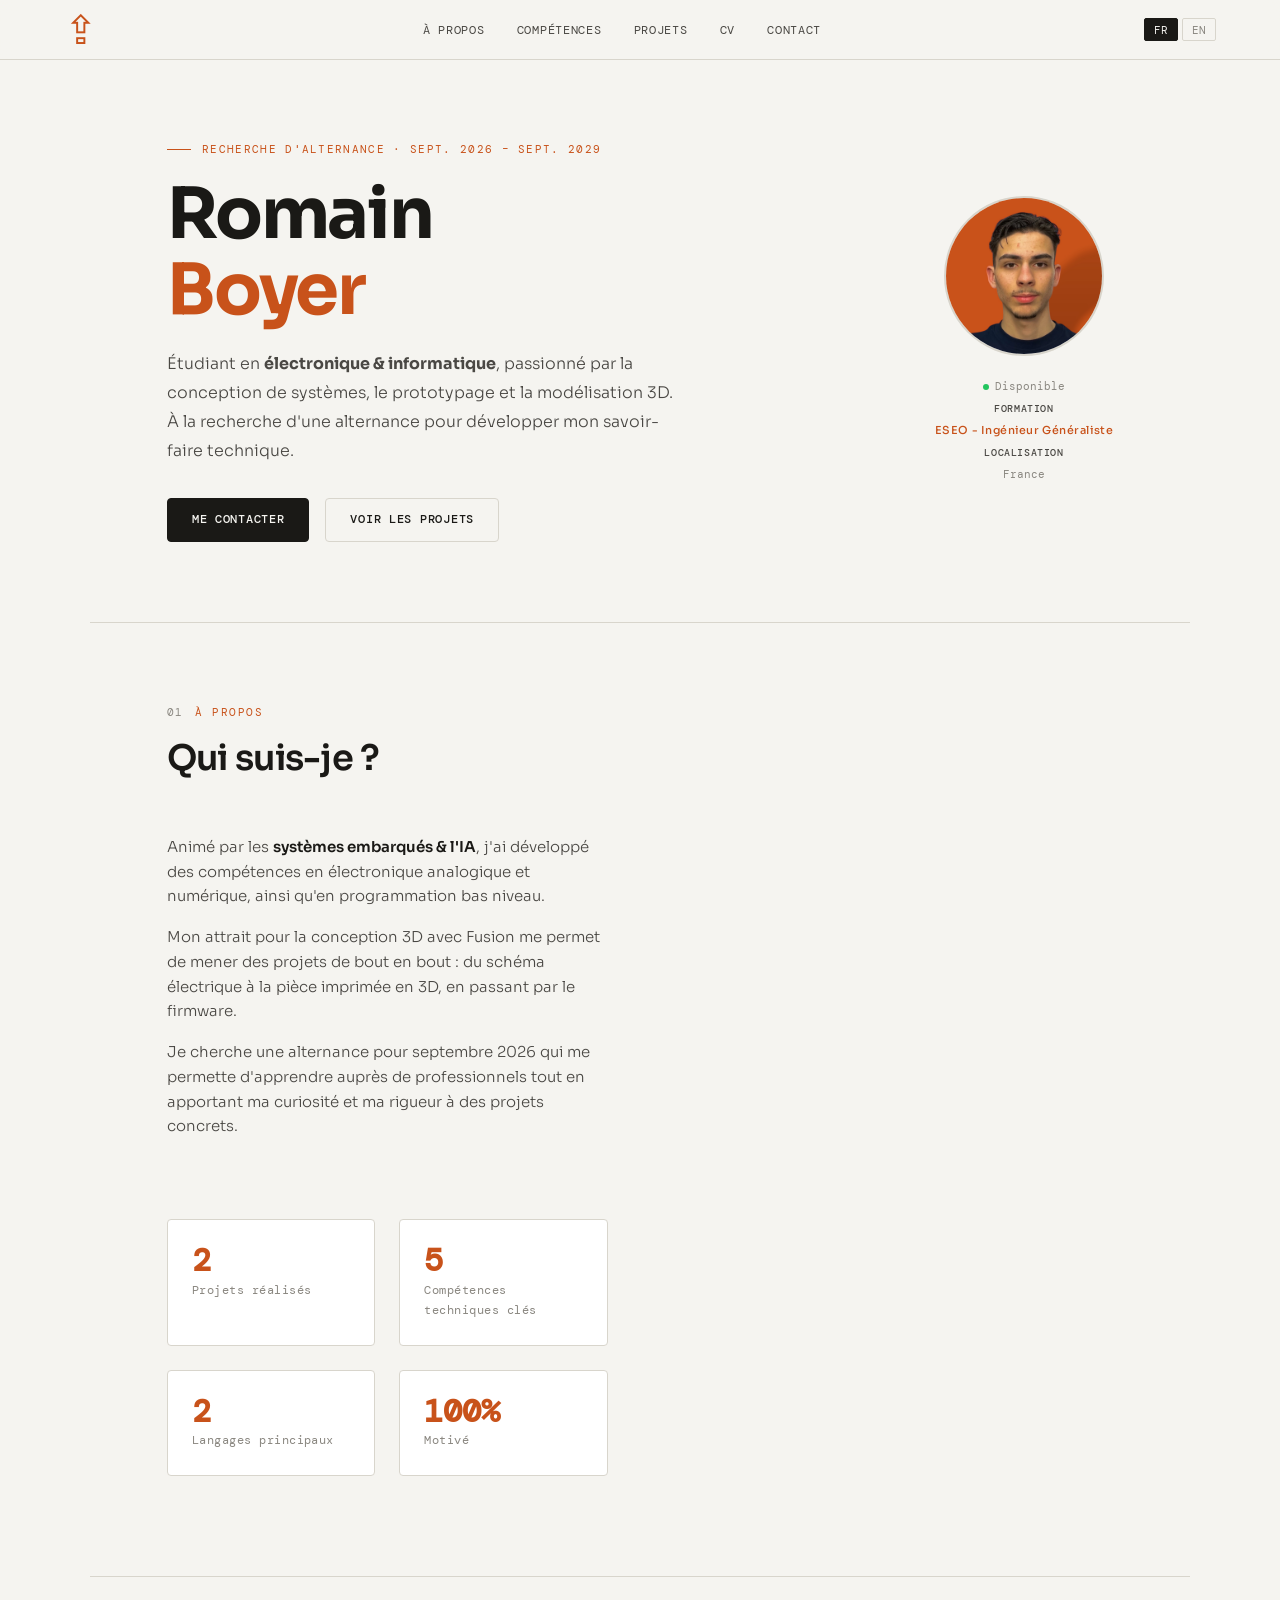
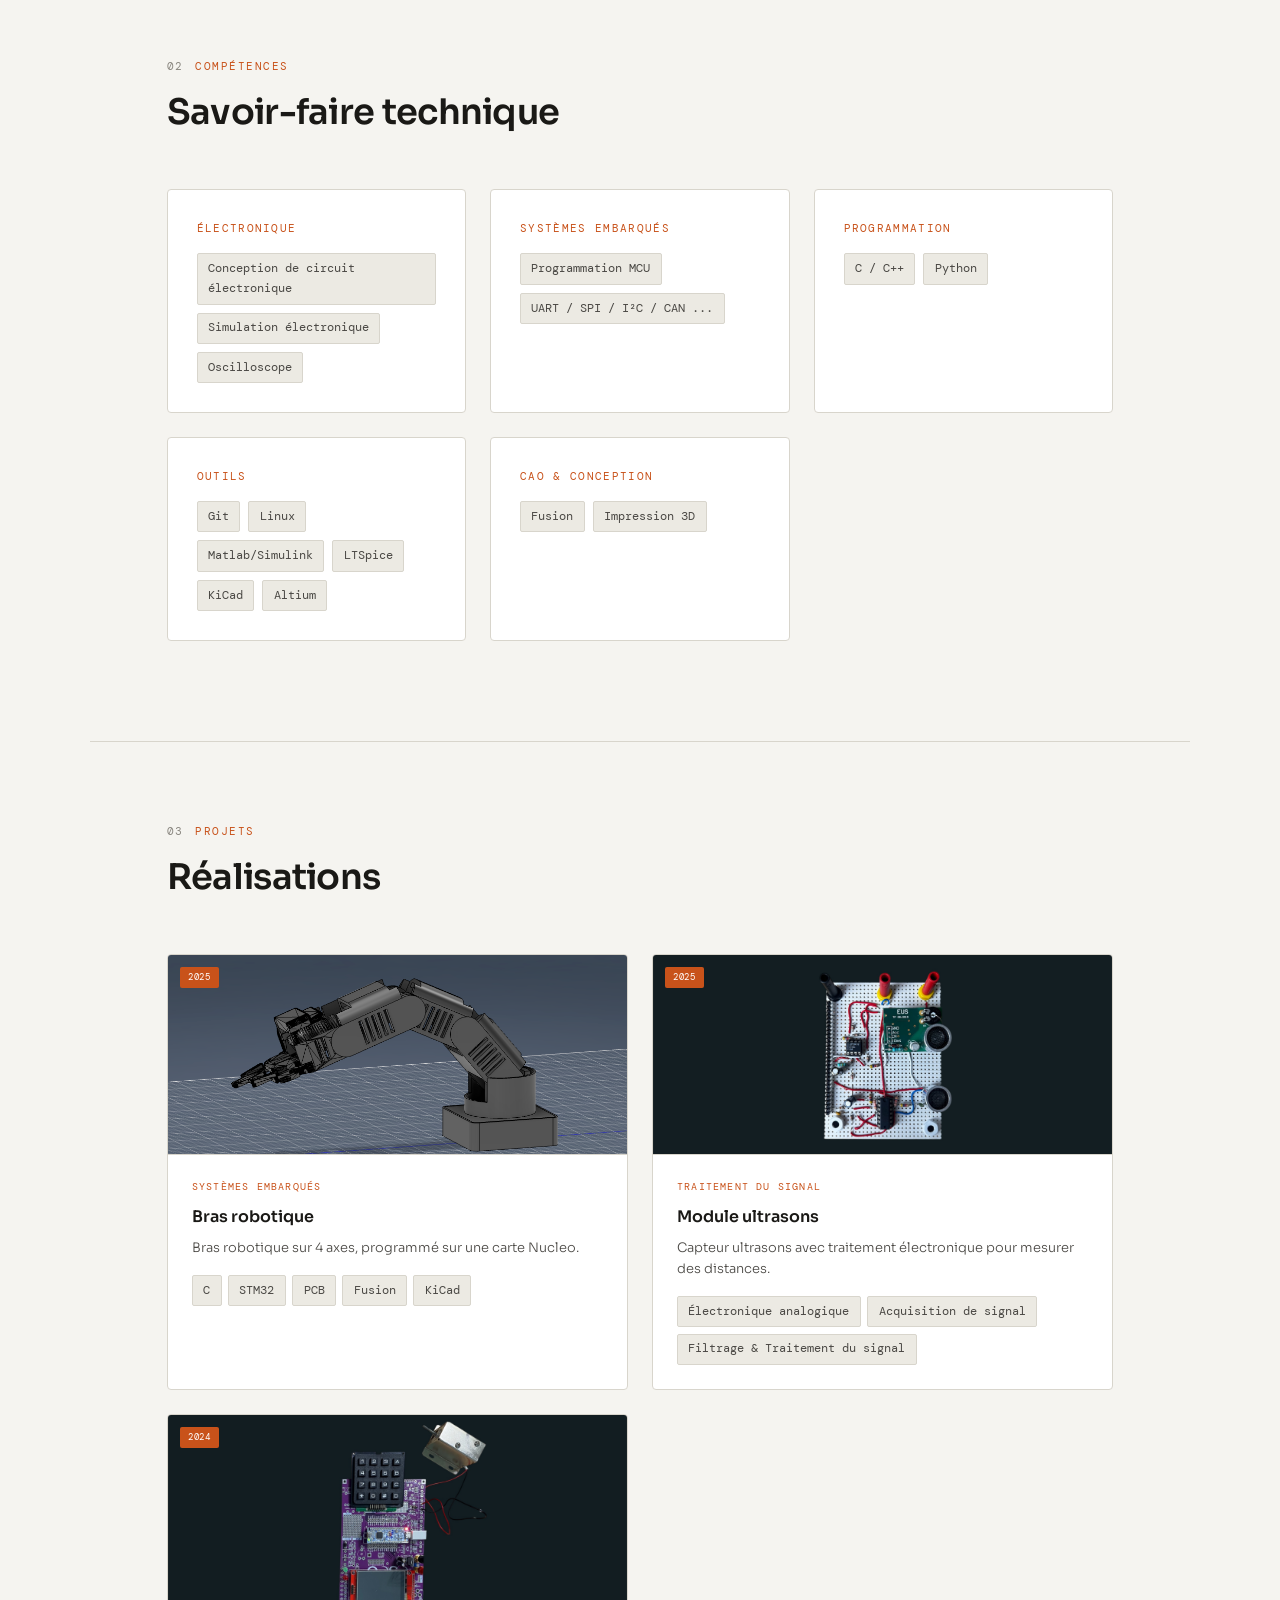
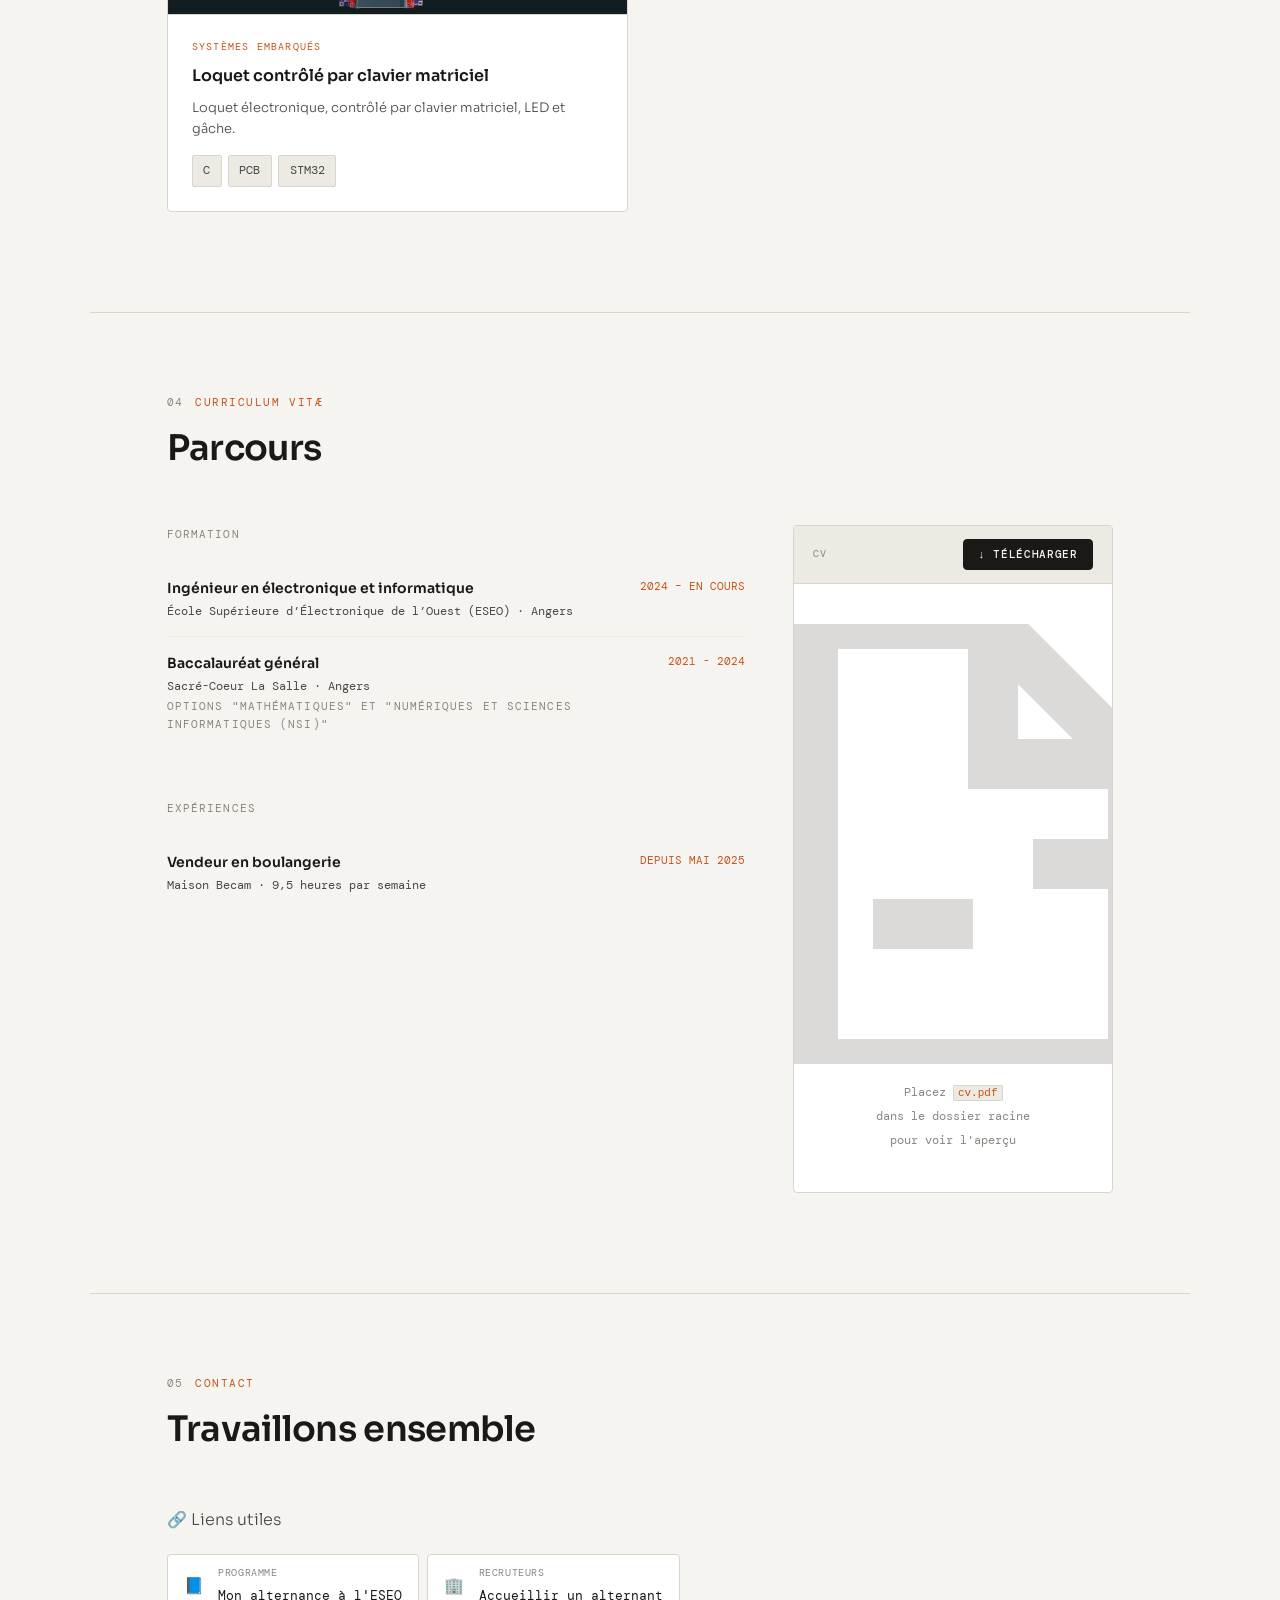
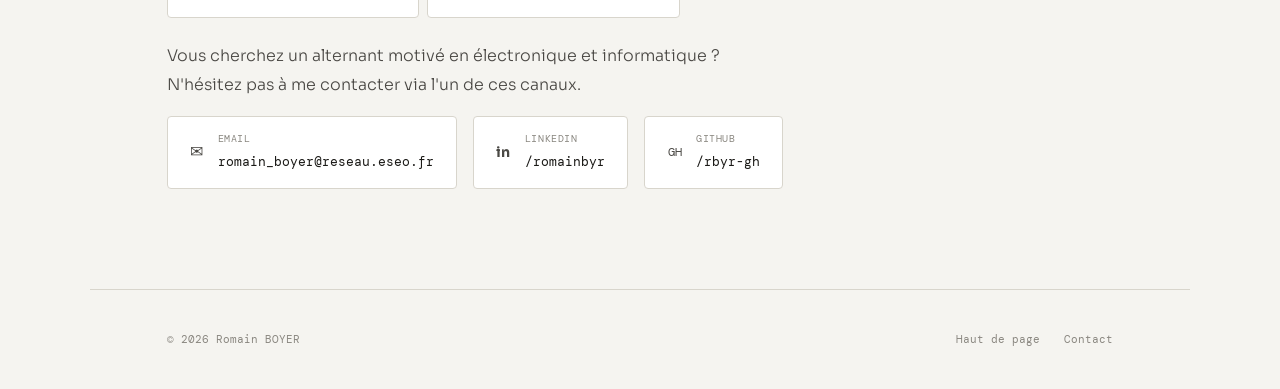
==== index.html @ 2be66341 "Change" ====
<!DOCTYPE html>
<html lang="fr" data-lang="fr">
<head>
  <script>
  document.addEventListener('contextmenu', event => event.preventDefault());
  </script>
  <meta charset="UTF-8" />
  <meta name="viewport" content="width=device-width, initial-scale=1.0"/>
  <title>Portfolio — BOYER Romain</title>
  <link rel="preconnect" href="https://fonts.googleapis.com">
  <link rel="preconnect" href="https://fonts.gstatic.com" crossorigin>
  <link href="https://fonts.googleapis.com/css2?family=DM+Mono:ital,wght@0,300;0,400;0,500;1,300&family=Sora:wght@200;300;400;600;700&display=swap" rel="stylesheet">
  <link rel="stylesheet" href="shared.css">
  <style>
    section { padding: 100px max(2rem, 6vw); max-width: 1100px; margin: 0 auto; }
    section + section { padding-top: 80px; }

    /* ══ LANGUE ══ */
    .lang-switch { display: flex; align-items: center; gap: 0.3rem; }
    .lang-btn {
      background: none; border: 1px solid var(--border); border-radius: 2px;
      padding: 0.2rem 0.55rem; font-family: var(--mono); font-size: 11px;
      color: var(--ink3); cursor: pointer; transition: all var(--transition);
    }
    .lang-btn.active { background: var(--ink); color: var(--bg); border-color: var(--ink); }
    .lang-btn:hover:not(.active) { border-color: var(--ink2); color: var(--ink2); }
    [data-lang="fr"] [data-en] { display: none !important; }
    [data-lang="en"] [data-fr] { display: none !important; }

    /* ══ HERO ══ */
    #hero {
      padding-top: 140px; padding-bottom: 80px;
      display: grid; grid-template-columns: 1fr auto;
      gap: 3rem; align-items: center;
      border-bottom: 1px solid var(--border);
    }
    .hero-tag {
      font-family: var(--mono); font-size: 11px; font-weight: 400;
      letter-spacing: 0.12em; text-transform: uppercase;
      color: var(--accent); margin-bottom: 1.2rem;
      display: flex; align-items: center; gap: 0.7rem;
    }
    .hero-tag::before { content:''; display: inline-block; width: 24px; height: 1px; background: var(--accent); }
    h1 { font-size: clamp(2.6rem, 5.5vw, 4.8rem); font-weight: 700; line-height: 1.07; letter-spacing: -0.03em; }
    h1 span { color: var(--accent); }
    .hero-sub { margin-top: 1.4rem; font-size: 1rem; font-weight: 300; color: var(--ink2); max-width: 520px; line-height: 1.8; }
    .hero-cta { margin-top: 2rem; display: flex; gap: 1rem; flex-wrap: wrap; }
    .hero-aside { display: flex; flex-direction: column; align-items: center; gap: 1.2rem; }
    .status-dot { display: inline-block; width: 6px; height: 6px; border-radius: 50%; background: #22c55e; margin-right: 6px; animation: pulse 2s infinite; }
    @keyframes pulse { 0%,100%{opacity:1;}50%{opacity:0.4;} }

    /* Photo */
    .avatar-wrap {
      width: 160px; height: 160px; border-radius: 50%;
      border: 2px solid var(--border); overflow: hidden;
      background: var(--bg2); display: flex; align-items: center; justify-content: center; flex-shrink: 0;
    }
    .avatar-wrap img { width: 100%; height: 100%; object-fit: cover; display: block; }
    .avatar-placeholder { font-family: var(--mono); font-size: 10px; color: var(--ink3); text-align: center; padding: 1rem; line-height: 1.8; }
    .hero-infos { font-family: var(--mono); font-size: 11px; color: var(--ink3); line-height: 2.1; text-align: center; }
    .hero-infos strong { display: block; color: var(--ink2); font-weight: 500; font-size: 10px; letter-spacing: 0.06em; text-transform: uppercase; }

    /* ══ SECTION TITLES ══ */
    .section-label { font-family: var(--mono); font-size: 11px; letter-spacing: 0.14em; text-transform: uppercase; color: var(--accent); margin-bottom: 0.5rem; display: flex; align-items: center; gap: 0.7rem; }
    .section-label::before { content: attr(data-num); color: var(--ink3); }
    h2 { font-size: clamp(1.6rem, 3vw, 2.2rem); font-weight: 600; letter-spacing: -0.02em; margin-bottom: 3rem; }

    /* ══ À PROPOS ══ */
    #apropos { border-bottom: 1px solid var(--border); }
    .about-grid { display: grid; grid-template-columns: 1fr 1fr; gap: 4rem; align-items: start; }
    .about-text p { color: var(--ink2); margin-bottom: 1rem; font-weight: 300; }
    .about-text p strong { color: var(--ink); font-weight: 600; }
    .about-stats { display: grid; grid-template-columns: 1fr 1fr; gap: 1.5rem; }
    .stat-box { padding: 1.5rem; background: var(--surface); border: 1px solid var(--border); border-radius: var(--radius); }
    .stat-box .num { font-size: 2rem; font-weight: 700; font-family: var(--mono); color: var(--accent); line-height: 1; }
    .stat-box .label { font-size: 12px; font-family: var(--mono); color: var(--ink3); margin-top: 0.3rem; letter-spacing: 0.04em; }

    /* ══ COMPÉTENCES ══ */
    #competences { border-bottom: 1px solid var(--border); }
    .skills-grid { display: grid; grid-template-columns: repeat(auto-fit, minmax(240px, 1fr)); gap: 1.5rem; }
    .skill-cat { padding: 1.8rem; background: var(--surface); border: 1px solid var(--border); border-radius: var(--radius); transition: border-color var(--transition), transform var(--transition); }
    .skill-cat:hover { border-color: var(--ink); transform: translateY(-2px); }
    .skill-cat-title { font-family: var(--mono); font-size: 11px; letter-spacing: 0.12em; text-transform: uppercase; color: var(--accent); margin-bottom: 1rem; }
    .skill-tags { display: flex; flex-wrap: wrap; gap: 0.5rem; }

    /* ══ PROJETS ══ */
    #projets { border-bottom: 1px solid var(--border); }
    .projects-grid { display: grid; grid-template-columns: repeat(auto-fill, minmax(300px, 1fr)); gap: 1.5rem; }
    .project-card {
      background: var(--surface); border: 1px solid var(--border); border-radius: var(--radius);
      overflow: hidden; text-decoration: none; color: inherit; display: block;
      transition: border-color var(--transition), transform var(--transition), box-shadow var(--transition);
    }
    .project-card:hover { border-color: var(--ink); transform: translateY(-4px); box-shadow: 0 12px 40px rgba(0,0,0,0.08); }
    .project-thumb {
      height: 200px; background: var(--bg2);
      display: flex; align-items: center; justify-content: center;
      border-bottom: 1px solid var(--border); position: relative; overflow: hidden;
    }
    .project-thumb img { position: absolute; inset: 0; width: 100%; height: 100%; object-fit: cover; transition: transform 0.5s ease; display: block; }
    .project-card:hover .project-thumb img { transform: scale(1.05); }
    .project-thumb canvas { position: absolute; inset: 0; }
    .project-thumb-overlay { position: absolute; inset: 0; z-index: 2; background: linear-gradient(to top, rgba(26,25,22,0.45) 0%, transparent 55%); opacity: 0; transition: opacity var(--transition); }
    .project-card:hover .project-thumb-overlay { opacity: 1; }
    .thumb-label { position: relative; z-index: 3; background: rgba(245,244,240,0.88); padding: 4px 12px; border-radius: 2px; font-size: 10px; font-family: var(--mono); backdrop-filter: blur(4px); color: var(--ink3); }
    .project-thumb:has(img) .thumb-label { display: none; }
    .thumb-arrow { position: absolute; bottom: 12px; right: 14px; z-index: 4; width: 32px; height: 32px; background: var(--ink); border-radius: 50%; display: flex; align-items: center; justify-content: center; color: var(--bg); font-size: 14px; opacity: 0; transform: translateY(4px); transition: opacity var(--transition), transform var(--transition); }
    .project-card:hover .thumb-arrow { opacity: 1; transform: translateY(0); }
    .project-body { padding: 1.5rem; }
    .project-type { font-family: var(--mono); font-size: 10px; letter-spacing: 0.12em; text-transform: uppercase; color: var(--accent); margin-bottom: 0.5rem; }
    .project-title { font-size: 1rem; font-weight: 600; margin-bottom: 0.5rem; }
    .project-desc { font-size: 13px; color: var(--ink2); font-weight: 300; line-height: 1.6; margin-bottom: 1rem; }
    .project-tags { display: flex; flex-wrap: wrap; gap: 0.4rem; }
    .project-has3d { position: absolute; top: 12px; left: 12px; z-index: 4; font-family: var(--mono); font-size: 9px; letter-spacing: 0.08em; background: var(--accent); color: #fff; padding: 3px 8px; border-radius: 2px; text-transform: uppercase; }

    /* ══ CV ══ */
    #cv { border-bottom: 1px solid var(--border); }
    .cv-layout { display: grid; grid-template-columns: 1fr 320px; gap: 3rem; align-items: start; }
    .cv-group + .cv-group { margin-top: 2rem; }
    .cv-group-label { font-family: var(--mono); font-size: 11px; letter-spacing: 0.1em; color: var(--ink3); text-transform: uppercase; margin-bottom: 1.2rem; }
    .cv-line { display: flex; justify-content: space-between; align-items: flex-start; padding: 0.9rem 0; border-bottom: 1px solid var(--bg2); }
    .cv-line:last-child { border-bottom: none; }
    .cv-line-title { font-weight: 600; font-size: 14px; margin-bottom: 0.15rem; }
    .cv-line-sub { font-size: 12px; color: var(--ink2); font-family: var(--mono); }
    .cv-line-date { font-family: var(--mono); font-size: 11px; color: var(--accent); white-space: nowrap; margin-left: 1rem; flex-shrink: 0; }
    /* PDF card */
    .cv-pdf-card { background: var(--surface); border: 1px solid var(--border); border-radius: var(--radius); overflow: hidden; }
    .cv-pdf-header { display: flex; justify-content: space-between; align-items: center; padding: 0.8rem 1.2rem; border-bottom: 1px solid var(--border); background: var(--bg2); }
    .cv-pdf-label { font-family: var(--mono); font-size: 10px; letter-spacing: 0.1em; text-transform: uppercase; color: var(--ink3); }
    .cv-pdf-preview { min-height: 360px; display: flex; align-items: center; justify-content: center; }
    .cv-pdf-preview iframe { width: 100%; height: 400px; border: none; display: block; }
    .cv-pdf-placeholder { text-align: center; font-family: var(--mono); font-size: 12px; color: var(--ink3); padding: 2.5rem 1.5rem; line-height: 2; }
    .cv-pdf-placeholder svg { display: block; margin: 0 auto 1rem; opacity: 0.3; }
    .cv-pdf-placeholder code { background: var(--bg2); border: 1px solid var(--border); padding: 0.1em 0.4em; border-radius: 2px; color: var(--accent); font-size: 11px; }

    /* ══ CONTACT ══ */
    #contact { }
    .contact-intro { font-size: 1rem; font-weight: 300; color: var(--ink2); max-width: 600px; line-height: 1.8; margin-bottom: 1rem; }
    .contact-links-row { display: flex; flex-wrap: wrap; gap: 1rem; }
    .contact-link-card { display: flex; align-items: center; gap: 0.9rem; padding: 0.9rem 1.4rem; background: var(--surface); border: 1px solid var(--border); border-radius: var(--radius); text-decoration: none; color: var(--ink2); font-family: var(--mono); transition: all var(--transition); }
    .contact-link-card:hover { border-color: var(--ink); color: var(--ink); transform: translateY(-2px); box-shadow: 0 4px 16px rgba(0,0,0,0.06); }
    .contact-link-card .icon { font-size: 16px; }
    .contact-link-card .lbl { font-size: 10px; display: block; color: var(--ink3); margin-bottom: 0.1rem; letter-spacing: 0.06em; text-transform: uppercase; }
    .contact-link-card .val { font-size: 13px; color: var(--ink); }

    /* ══ ANIMATIONS AU DÉFILEMENT ══ */
    .anim         { opacity:0; transform:translateY(32px);  transition:opacity .65s cubic-bezier(.4,0,.2,1), transform .65s cubic-bezier(.4,0,.2,1); }
    .anim-left    { opacity:0; transform:translateX(-44px); transition:opacity .65s cubic-bezier(.4,0,.2,1), transform .65s cubic-bezier(.4,0,.2,1); }
    .anim-right   { opacity:0; transform:translateX(44px);  transition:opacity .65s cubic-bezier(.4,0,.2,1), transform .65s cubic-bezier(.4,0,.2,1); }
    .anim-scale   { opacity:0; transform:scale(0.9);        transition:opacity .6s  cubic-bezier(.4,0,.2,1), transform .6s  cubic-bezier(.4,0,.2,1); }
    .anim.visible, .anim-left.visible, .anim-right.visible, .anim-scale.visible { opacity:1; transform:none; }
    .anim-d1 { transition-delay:.07s; }
    .anim-d2 { transition-delay:.14s; }
    .anim-d3 { transition-delay:.21s; }
    .anim-d4 { transition-delay:.28s; }

    /* ══ RESPONSIVE ══ */
    @media (max-width:900px) {
      #hero { grid-template-columns:1fr; }
      .hero-aside { flex-direction:row; justify-content:flex-start; }
      .hero-infos { text-align:left; }
      .about-grid, .cv-layout { grid-template-columns:1fr; gap:2rem; }
    }
    @media (max-width:600px) { .avatar-wrap { width:110px; height:110px; } }
  </style>
</head>
<body>



  <!-- ══ NAV ══ -->
  <nav>
    <a class="nav-logo" href="#hero">⇪</a>
    <ul class="nav-links">
      <li><a href="#apropos"><span data-fr>À propos</span><span data-en>About</span></a></li>
      <li><a href="#competences"><span data-fr>Compétences</span><span data-en>Skills</span></a></li>
      <li><a href="#projets"><span data-fr>Projets</span><span data-en>Projects</span></a></li>
      <li><a href="#cv">CV</a></li>
      <li><a href="#contact">Contact</a></li>
    </ul>
    <div class="lang-switch">
      <button class="lang-btn active" onclick="setLang('fr',this)">FR</button>
      <button class="lang-btn" onclick="setLang('en',this)">EN</button>
    </div>
  </nav>

  <!-- ══ HERO ══ -->
  <section id="hero">
    <div>
      <div class="hero-tag">
        <span data-fr>Recherche d'alternance · Sept. 2026 – Sept. 2029</span>
        <span data-en>Looking for apprenticeship · 2024–2025</span>
      </div>
      <!-- ✏️ PRÉNOM NOM -->
      <h1>Romain<br><span>Boyer</span></h1>
      <p class="hero-sub">
        <span data-fr>Étudiant en <strong>électronique &amp; informatique</strong>, passionné par la conception de systèmes, le prototypage et la modélisation 3D. À la recherche d'une alternance pour développer mon savoir-faire technique.</span>
        <span data-en>Student in <strong>electronics &amp; embedded systems</strong>, passionate about system design, prototyping and 3D modelling. Seeking an apprenticeship to grow my technical expertise.</span>
      </p>

      <div class="hero-cta">
        <a href="#contact" class="btn btn-primary"><span data-fr>Me contacter</span><span data-en>Contact me</span></a>
        <a href="#projets" class="btn btn-ghost"><span data-fr>Voir les projets</span><span data-en>See projects</span></a>
      </div>
    </div>

    <div class="hero-aside">
      <div class="avatar-wrap">
        <img src="photo.jpg" alt="Photo de profil">
      </div>
      <div class="hero-infos">
        <span class="status-dot"></span><span data-fr>Disponible</span><span data-en>Available</span><br>
        <strong data-fr>Formation</strong><strong data-en>Education</strong>
        <a href="https://www.eseo.fr/formations/cycle-ingenieur-eseo-statut-apprenti/" target="_blank" class="eseo-title">
        <span data-fr>ESEO - Ingénieur Généraliste</span><span data-en>ESEO - Generalist Engineer</span> <br></a>
        <!-- ✏️ VILLE -->
        <strong data-fr>Localisation</strong><strong data-en>Location</strong>
        France<br>
      </div>
    </div>
  </section>

  <!-- ══ À PROPOS ══ -->
  <section id="apropos">
    <div class="section-label anim" data-num="01"><span data-fr>À propos</span><span data-en>About</span></div>
    <h2 class="anim anim-d1"><span data-fr>Qui suis-je ?</span><span data-en>Who am I?</span></h2>
    <div class="about-grid">
      <div class="about-text anim anim-left">
        <p data-fr>Animé par les <strong>systèmes embarqués & l'IA</strong>, j'ai développé des compétences  en électronique analogique et numérique, ainsi qu'en programmation bas niveau.</p>
        <p data-fr>Mon attrait pour la conception 3D avec Fusion me permet de mener des projets de bout en bout : du schéma électrique à la pièce imprimée en 3D, en passant par le firmware.</p>
        <p data-fr>Je cherche une alternance pour septembre 2026 qui me permette d'apprendre auprès de professionnels tout en apportant ma curiosité et ma rigueur à des projets concrets.</p>
        <p data-en>Passionate about <strong>embedded systems & AI</strong>, I am building solid skills in analog and digital electronics, as well as low-level programming.</p>
        <p data-en>My interest in 3D design with Fusion  lets me carry projects from end to end: from electrical schematics to 3D-printed parts and firmware.</p>
        <p data-en>I am looking for an apprenticeship to learn from experienced professionals while contributing my curiosity and rigour to real projects.</p>
      </div>
      <div>

      </div>
      <div class="about-stats">
        <div class="stat-box anim anim-scale anim-d1"><div class="num">2</div><div class="label"><span data-fr>Projets réalisés</span><span data-en>Projects done</span></div></div>
        <div class="stat-box anim anim-scale anim-d3"><div class="num">5</div><div class="label"><span data-fr>Compétences techniques clés</span><span data-en>Key technical skills</span></div></div>
        <div class="stat-box anim anim-scale anim-d2"><div class="num">2</div><div class="label"><span data-fr>Langages principaux</span><span data-en>Main languages</span></div></div>
        <div class="stat-box anim anim-scale anim-d4"><div class="num">100%</div><div class="label"><span data-fr>Motivé</span><span data-en>Motivated</span></div></div>
      </div>
    </div>
  </section>

  <!-- ══ COMPÉTENCES ══ -->
  <section id="competences">
    <div class="section-label anim" data-num="02"><span data-fr>Compétences</span><span data-en>Skills</span></div>
    <h2 class="anim anim-d1"><span data-fr>Savoir-faire technique</span><span data-en>Technical expertise</span></h2>
    <div class="skills-grid">
      <div class="skill-cat anim anim-d1">
        <div class="skill-cat-title"><span data-fr>Électronique</span><span data-en>Electronics</span></div>
        <div class="skill-tags">
          <span class="tag" data-fr>Conception  de circuit électronique</span><span class="tag" data-en>Electronic circuit design</span>
          <span class="tag" data-fr>Simulation électronique</span><span class="tag" data-en>Electronic simulation</span>
          <span class="tag" data-fr>Oscilloscope</span><span class="tag" data-en>Oscilloscope</span>
        </div>
      </div>
      <div class="skill-cat anim anim-d3">
        <div class="skill-cat-title"><span data-fr>Systèmes embarqués</span><span data-en>Embedded systems</span></div>
        <div class="skill-tags">
          <span class="tag">Programmation MCU</span><span class="tag" data-en>MCU Programming</span>
          <span class="tag" data-fr>UART / SPI / I²C / CAN ...</span>
        </div>
      </div>
      <div class="skill-cat anim anim-d2">
        <div class="skill-cat-title"><span data-fr>Programmation</span><span data-en>Programming</span></div>
        <div class="skill-tags">
          <span class="tag">C / C++</span><span class="tag">Python</span>
        </div>
      </div>
      <div class="skill-cat anim anim-d4">
        <div class="skill-cat-title"><span data-fr>Outils</span><span data-en>Tools</span></div>
        <div class="skill-tags">
          <span class="tag">Git</span><span class="tag">Linux</span>
          <span class="tag">Matlab/Simulink</span><span class="tag">LTSpice</span>
          <span class="tag">KiCad</span><span class="tag">Altium</span>
        </div>
      </div>
      <div class="skill-cat anim anim-d3">
        <div class="skill-cat-title"><span data-fr>CAO & Conception</span><span data-en>CAD & Design</span></div>
        <div class="skill-tags">
          <span class="tag">Fusion</span>
          <span class="tag" data-fr>Impression 3D</span><span class="tag" data-en>3D Printing</span>
        </div>
      </div>
    </div>
  </section>

  <!-- ══ PROJETS ══ -->
  <section id="projets">
    <div class="section-label anim" data-num="03"><span data-fr>Projets</span><span data-en>Projects</span></div>
    <h2 class="anim anim-d1"><span data-fr>Réalisations</span><span data-en>Work</span></h2>
    <div class="projects-grid">

      <!-- Bras robotique -->
      <a class="project-card anim anim-d1" href="projets/projet-1/index.html">
        <div class="project-thumb" id="thumb1">
          <img src="images/brasrobotique.png" alt="Projet 2">
          <span class="project-has3d">2025</span>
        </div>
        <div class="project-body">
          <!-- ✏️ TYPE -->
          <div class="project-type"><span data-fr>Systèmes embarqués</span><span data-en>Embedded systems</span></div>
          <!-- ✏️ TITRE -->
          <div class="project-title"><span data-fr>Bras robotique</span><span data-en>Robotic arm</span></div>
          <!-- ✏️ DESCRIPTION -->
          <p class="project-desc"><span data-fr>Bras robotique sur 4 axes, programmé sur une carte Nucleo.</span><span data-en>4-axis robotic arm, programmed on a Nucleo board.</span></p>
          <div class="project-tags"><span class="tag">C</span><span class="tag">STM32</span><span class="tag">PCB</span><span class="tag">Fusion</span><span class="tag">KiCad</span></div>
        </div>
      </a>

      <!-- Capteur ultrason -->
      <a class="project-card anim anim-d2" href="projets/projet-3/index.html">
        <div class="project-thumb" id="thumb2">
          <img src="images/cablage2.jpg" alt="Projet 2">
          <span class="project-has3d">2025</span>
        </div>
        <div class="project-body">
          <div class="project-type"><span data-fr>Traitement du signal</span><span data-en>Signal processing</span></div>
          <div class="project-title"><span data-fr>Module ultrasons</span><span data-en>Ultrasound module</span></div>
          <p class="project-desc"><span data-fr>Capteur ultrasons avec traitement électronique pour mesurer des distances.</span><span data-en>Ultrasound sensor with electronic signal processing to measure distances</span></p>
          <div class="project-tags"><span class="tag" data-fr>Électronique analogique</span><span class="tag" data-en>Analog electronics</span><span class="tag" data-fr>Acquisition de signal</span><span class="tag" data-en>Signal Acquisition</span><span class="tag" data-fr>Filtrage & Traitement du signal</span><span class="tag" data-en>Signal Filtering & Processing</span></div>
        </div>
      </a>

      <!-- Loquet -->
      <a class="project-card anim anim-d2" href="projets/projet-2/index.html">
        <div class="project-thumb" id="thumb2">
          <img src="images/cablage.jpg" alt="Projet 2">
          <span class="project-has3d">2024</span>
        </div>
        <div class="project-body">
          <div class="project-type"><span data-fr>Systèmes embarqués</span><span data-en>Embedded systems</span></div>
          <div class="project-title"><span data-fr>Loquet contrôlé par clavier matriciel</span><span data-en>Latch controlled by matrix keypad</span></div>
          <p class="project-desc"><span data-fr>Loquet électronique, contrôlé par clavier matriciel, LED et gâche. </span><span data-en>Electronic latch, controlled via matrix keypad, LEDs, and electric strike.</span></p>
          <div class="project-tags"><span class="tag">C</span><span class="tag">PCB</span><span class="tag">STM32</span></div>
        </div>
      </a>

    </div>
  </section>

  <!-- ══ CV ══ -->
  <section id="cv">
    <div class="section-label anim" data-num="04">Curriculum Vitæ</div>
    <h2 class="anim anim-d1"><span data-fr>Parcours</span><span data-en>Background</span></h2>
    <div class="cv-layout">

      <div class="anim anim-left">
        <div class="cv-group">
          <div class="cv-group-label"><span data-fr>Formation</span><span data-en>Education</span></div>
          <!-- ✏️ FORMATIONS -->
          <div class="cv-line">
            <div>
              <div class="cv-line-title"><span data-fr>Ingénieur en électronique et informatique </span><span data-en>Electronics and Computer Engineer</span></div>
              <div class="cv-line-sub"><span data-fr>École Supérieure d’Électronique de l’Ouest (ESEO) · Angers</span><span data-en>ESEO · Angers, France</span></div>
            </div>
            <div class="cv-line-date">2024 – EN COURS</div>
          </div>
          <div class="cv-line">
            <div>
              <div class="cv-line-title"><span data-fr>Baccalauréat général </span><span data-en>General Baccalaureate</span></div>
              <div class="cv-line-sub"><span data-fr>Sacré-Coeur La Salle · Angers</span><span data-en>Sacré-Coeur La Salle · Angers, France</span></div>
              <div class="cv-group-label"><span data-fr>Options "Mathématiques" et "Numériques et Sciences Informatiques (NSI)"</span><span data-en>Option "Mathematics" and "Digital Technology and Computer Science"</span></div>
            </div>
            <div class="cv-line-date">2021 - 2024</div>
          </div>
        </div>
        <div class="cv-group">
          <div class="cv-group-label"><span data-fr>Expériences</span><span data-en>Experience</span></div>
          <!-- ✏️ EXPÉRIENCES -->
          <div class="cv-line">
            <div>
              <div class="cv-line-title"><span data-fr>Vendeur en boulangerie</span><span data-en>Bakery salesman</span></div>
              <div class="cv-line-sub"><span data-fr>Maison Becam · 9,5 heures par semaine</span><span data-en>Maison Becam · 9.5 hours per week</span></div>
            </div>
            <div class="cv-line-date">DEPUIS MAI 2025</div>
          </div>
        </div>
      </div>

      <!-- Aperçu PDF -->
      <div class="cv-pdf-card anim anim-right">
        <div class="cv-pdf-header">
          <span class="cv-pdf-label">CV</span>
          <a href="CV - BOYER Romain.pdf" download class="btn btn-primary" style="font-size:11px;padding:.35rem .9rem;">
            ↓ <span data-fr>Télécharger</span><span data-en>Download</span>
          </a>
        </div>
        <div class="cv-pdf-preview" id="cvPreviewWrap">
          <iframe
            id="cvIframe"
            src="CV - BOYER Romain.pdf#toolbar=0&navpanes=0&scrollbar=0&zoom=50"
            title="Aperçu CV"
            style="display:none; width:300%; height:440px; border:none;"
            onload="this.style.display='block'; document.getElementById('cvPlaceholder').style.display='none';">
          </iframe>
          <div class="cv-pdf-placeholder" id="cvPlaceholder">
            <svg width="360" height="440" viewBox="0 0 36 44" fill="none" stroke="currentColor" stroke-width="5">
              <path d="M4 0h18l14 14v30H4V0z"/><path d="M22 0v14h14"/>
              <line x1="100" y1="24" x2="26" y2="24"/><line x1="10" y1="30" x2="20" y2="30"/>
            </svg>
            <span data-fr>Placez <code>cv.pdf</code><br>dans le dossier racine<br>pour voir l'aperçu</span>
            <span data-en>Place <code>cv.pdf</code><br>in the root folder<br>to see the preview</span>
          </div>
        </div>
      </div>

    </div>
  </section>

  <!-- ══ CONTACT ══ -->
  <section id="contact">
    <div class="section-label anim" data-num="05">Contact</div>
    <h2 class="anim anim-d1"><span data-fr>Travaillons ensemble</span><span data-en>Let's work together</span></h2>
    <!-- ══ LIENS ALTERNANCE ══ -->
    <p class="contact-intro anim">
      <span data-fr>🔗 Liens utiles</span>
      <span data-en>🔗 Useful links</span>
    </p>
    <div class="hero-alt-links" style="margin-top:1.2rem; margin-bottom:1.5rem; display:flex; flex-wrap:wrap; gap:0.5rem;">
      <a href="https://www.eseo.fr/formations/cycle-ingenieur-eseo-statut-apprenti/" 
        target="_blank" class="contact-link-card" style="padding:0.6rem 1rem;">
        <span class="icon" style="font-size:16px;">📘</span>
        <span>
          <span class="lbl"><span data-fr>Programme</span><span data-en>Program</span></span>
          <span class="val"><span data-fr>Mon alternance à l'ESEO</span><span data-en>My apprenticeship at ESEO</span></span>
        </span>
      </a>
      <a href="https://www.eseo.fr/entreprises/accueillir-un-alternant/" 
        target="_blank" class="contact-link-card" style="padding:0.6rem 1rem;">
        <span class="icon" style="font-size:16px;">🏢</span>
        <span>
          <span class="lbl"><span data-fr>Recruteurs</span><span data-en>Employers</span></span>
          <span class="val"><span data-fr>Accueillir un alternant</span><span data-en>Host an apprentice</span></span>
        </span>
      </a>
    </div>
    <p class="contact-intro anim">
      <span data-fr>Vous cherchez un alternant motivé en électronique et informatique ? N'hésitez pas à me contacter via l'un de ces canaux.</span>
      <span data-en>Looking for a motivated apprentice in electronics and computer science? Feel free to reach out through any of the channels below.</span>
    </p>
    <div class="contact-links-row anim anim-d1">
      <!-- ✏️ EMAIL -->
      <a href="mailto:romain_boyer@reseau.eseo.fr" class="contact-link-card">
        <span class="icon">✉</span>
        <span><span class="lbl">Email</span><span class="val">romain_boyer@reseau.eseo.fr</span></span>
      </a>
      <!-- ✏️ LINKEDIN -->
      <a href="https://linkedin.com/in/romainbyr" target="_blank" class="contact-link-card">
        <span class="icon" style="font-family:var(--sans);font-weight:700;font-size:14px;">in</span>
        <span><span class="lbl">LinkedIn</span><span class="val">/romainbyr</span></span>
      </a>
      <!-- ✏️ GITHUB -->
      <a href="https://github.com/rbyr-gh" target="_blank" class="contact-link-card">
        <span class="icon" style="font-family:var(--mono);font-size:12px;">GH</span>
        <span><span class="lbl">GitHub</span><span class="val">/rbyr-gh</span></span>
      </a>
    </div>
  </section>

  <footer>
    <span class="footer-copy">© 2026 Romain BOYER</span>
    <div class="footer-links">
      <a href="#hero"><span data-fr>Haut de page</span><span data-en>Back to top</span></a>
      <a href="#contact">Contact</a>
    </div>
  </footer>

  <script>
    // ══ LANGUE ══
    function setLang(lang, btn) {
      document.documentElement.setAttribute('data-lang', lang);
      document.querySelectorAll('.lang-btn').forEach(b => b.classList.remove('active'));
      btn.classList.add('active');
      try { localStorage.setItem('portfolio-lang', lang); } catch(e) {}
    }
    try {
      const saved = localStorage.getItem('portfolio-lang');
      if (saved) {
        document.documentElement.setAttribute('data-lang', saved);
        document.querySelectorAll('.lang-btn').forEach(b =>
          b.classList.toggle('active', b.textContent.toLowerCase() === saved));
      }
    } catch(e) {}

    // ══ ANIMATIONS AU DÉFILEMENT ══
    const animEls = document.querySelectorAll('.anim, .anim-left, .anim-right, .anim-scale');
    const io = new IntersectionObserver(entries => {
      entries.forEach(e => {
        if (e.isIntersecting) { e.target.classList.add('visible'); io.unobserve(e.target); }
      });
    }, { threshold: 0.1, rootMargin: '0px 0px -30px 0px' });
    animEls.forEach(el => io.observe(el));

    // ══ CIRCUITS CANVAS (si pas d'image sur la carte projet) ══
    function drawCircuit(id, color) {
      const parent = document.getElementById(id);
      if (!parent || parent.querySelector('img')) return;
      const canvas = document.createElement('canvas');
      canvas.style.cssText = 'position:absolute;inset:0;width:100%;height:100%;opacity:0.15;z-index:1;';
      parent.appendChild(canvas);
      const ctx = canvas.getContext('2d');
      function resize() { canvas.width = parent.offsetWidth; canvas.height = parent.offsetHeight; draw(); }
      function draw() {
        const w = canvas.width, h = canvas.height;
        ctx.clearRect(0,0,w,h); ctx.lineWidth = 1;
        const step = 28;
        for (let x = 0; x < w; x += step) for (let y = 0; y < h; y += step) {
          if (Math.random() > 0.6) {
            ctx.strokeStyle = color; ctx.beginPath(); ctx.moveTo(x,y);
            const d = Math.random() > 0.5 ? [step,0] : [0,step];
            ctx.lineTo(x+d[0],y+d[1]); ctx.stroke();
          }
          if (Math.random() > 0.85) { ctx.fillStyle = color; ctx.beginPath(); ctx.arc(x,y,2,0,Math.PI*2); ctx.fill(); }
        }
      }
      resize(); window.addEventListener('resize', resize);
    }
    drawCircuit('thumb1','#2a52be');
    drawCircuit('thumb2','#c8521a');
    drawCircuit('thumb3','#1a1916');
  </script>
</body>
</html>
---- shared.css ----
/* ═══════════════════════════════════════
   SHARED STYLES — portfolio + projet pages
   ═══════════════════════════════════════ */

*, *::before, *::after { box-sizing: border-box; margin: 0; padding: 0; }

:root {
  --bg: #f5f4f0;
  --bg2: #eceae3;
  --surface: #ffffff;
  --ink: #1a1916;
  --ink2: #4a4844;
  --ink3: #8a8780;
  --accent: #c8521a;
  --accent2: #2a52be;
  --border: #d8d5cc;
  --mono: 'DM Mono', monospace;
  --sans: 'Sora', sans-serif;
  --radius: 4px;
  --transition: 0.22s cubic-bezier(0.4,0,0.2,1);
}

html { scroll-behavior: smooth; }

body {
  background: var(--bg);
  color: var(--ink);
  font-family: var(--sans);
  font-size: 15px;
  line-height: 1.65;
  overflow-x: hidden;
}

/* ── NAV ── */
nav {
  position: fixed; top: 0; left: 0; right: 0; z-index: 100;
  display: flex; align-items: center; justify-content: space-between;
  padding: 0 max(2rem, 5vw);
  height: 60px;
  background: rgba(245,244,240,0.88);
  backdrop-filter: blur(12px);
  border-bottom: 1px solid var(--border);
}
.nav-logo {
  font-family: var(--mono);
  font-size: 40px;
  font-weight: 500;
  color: var(--accent);
  letter-spacing: 0.05em;
  text-decoration: none;
}

.eseo-title {
  font-family: var(--sans);
  font-size: 11px;
  font-weight: 500;
  color: var(--accent);
  letter-spacing: 0.05em;
  text-decoration: none;

  position: relative; /* nécessaire pour ::after */
  --transition: 0.22s cubic-bezier(0.4,0,0.2,1);
  transition: color var(--transition);
}

.eseo-title::after {
  content: "";
  position: absolute;
  left: 0;
  bottom: -2px; /* distance sous le texte */
  width: 0;
  height: 1px; /* épaisseur de la barre */
  background-color: var(--accent);
  transition: width var(--transition);
}

.eseo-title:hover::after {
  width: 200%; /* la barre s'étend au survol */
}

.nav-links { display: flex; gap: 2rem; list-style: none; }
.nav-links a {
  font-family: var(--mono); font-size: 12px; font-weight: 400;
  color: var(--ink2); text-decoration: none;
  letter-spacing: 0.06em; text-transform: uppercase;
  transition: color var(--transition); position: relative;
}
.nav-links a::after {
  content:''; position: absolute; bottom: -2px; left: 0;
  width: 0; height: 1px; background: var(--accent);
  transition: width var(--transition);
}
.nav-links a:hover { color: var(--ink); }
.nav-links a:hover::after { width: 100%; }

/* ── BUTTONS ── */
.btn {
  display: inline-flex; align-items: center; gap: 0.5rem;
  padding: 0.7rem 1.5rem;
  font-family: var(--mono); font-size: 12px; font-weight: 500;
  letter-spacing: 0.06em; text-transform: uppercase;
  text-decoration: none; border-radius: var(--radius);
  transition: all var(--transition); cursor: pointer; border: 1px solid;
}
.btn-primary { background: var(--ink); color: var(--bg); border-color: var(--ink); }
.btn-primary:hover { background: var(--accent); border-color: var(--accent); }
.btn-ghost { background: transparent; color: var(--ink); border-color: var(--border); }
.btn-ghost:hover { border-color: var(--ink); background: var(--bg2); }

/* ── TAGS ── */
.tag {
  font-family: var(--mono); font-size: 12px;
  padding: 0.3rem 0.65rem;
  background: var(--bg2); border: 1px solid var(--border);
  border-radius: 2px; color: var(--ink2);
}

/* ── FADE-IN ── */
.fade-in {
  opacity: 0; transform: translateY(18px);
  transition: opacity 0.55s cubic-bezier(.4,0,.2,1), transform 0.55s cubic-bezier(.4,0,.2,1);
}
.fade-in.visible { opacity: 1; transform: translateY(0); }

/* ── FOOTER ── */
footer {
  max-width: 1100px; margin: 0 auto;
  padding: 2.5rem max(2rem, 6vw);
  display: flex; justify-content: space-between; align-items: center;
  border-top: 1px solid var(--border);
}
.footer-copy { font-family: var(--mono); font-size: 11px; color: var(--ink3); }
.footer-links { display: flex; gap: 1.5rem; }
.footer-links a {
  font-family: var(--mono); font-size: 11px; color: var(--ink3);
  text-decoration: none; transition: color var(--transition);
}
.footer-links a:hover { color: var(--ink); }

/* ── SPINNER ── */
.spinner {
  width: 14px; height: 14px;
  border: 2px solid rgba(200,82,26,0.3); border-top-color: var(--accent);
  border-radius: 50%; animation: spin 0.7s linear infinite;
}
@keyframes spin { to { transform: rotate(360deg); } }

/* ── RESPONSIVE ── */
@media (max-width: 768px) {
  .nav-links { display: none; }
}
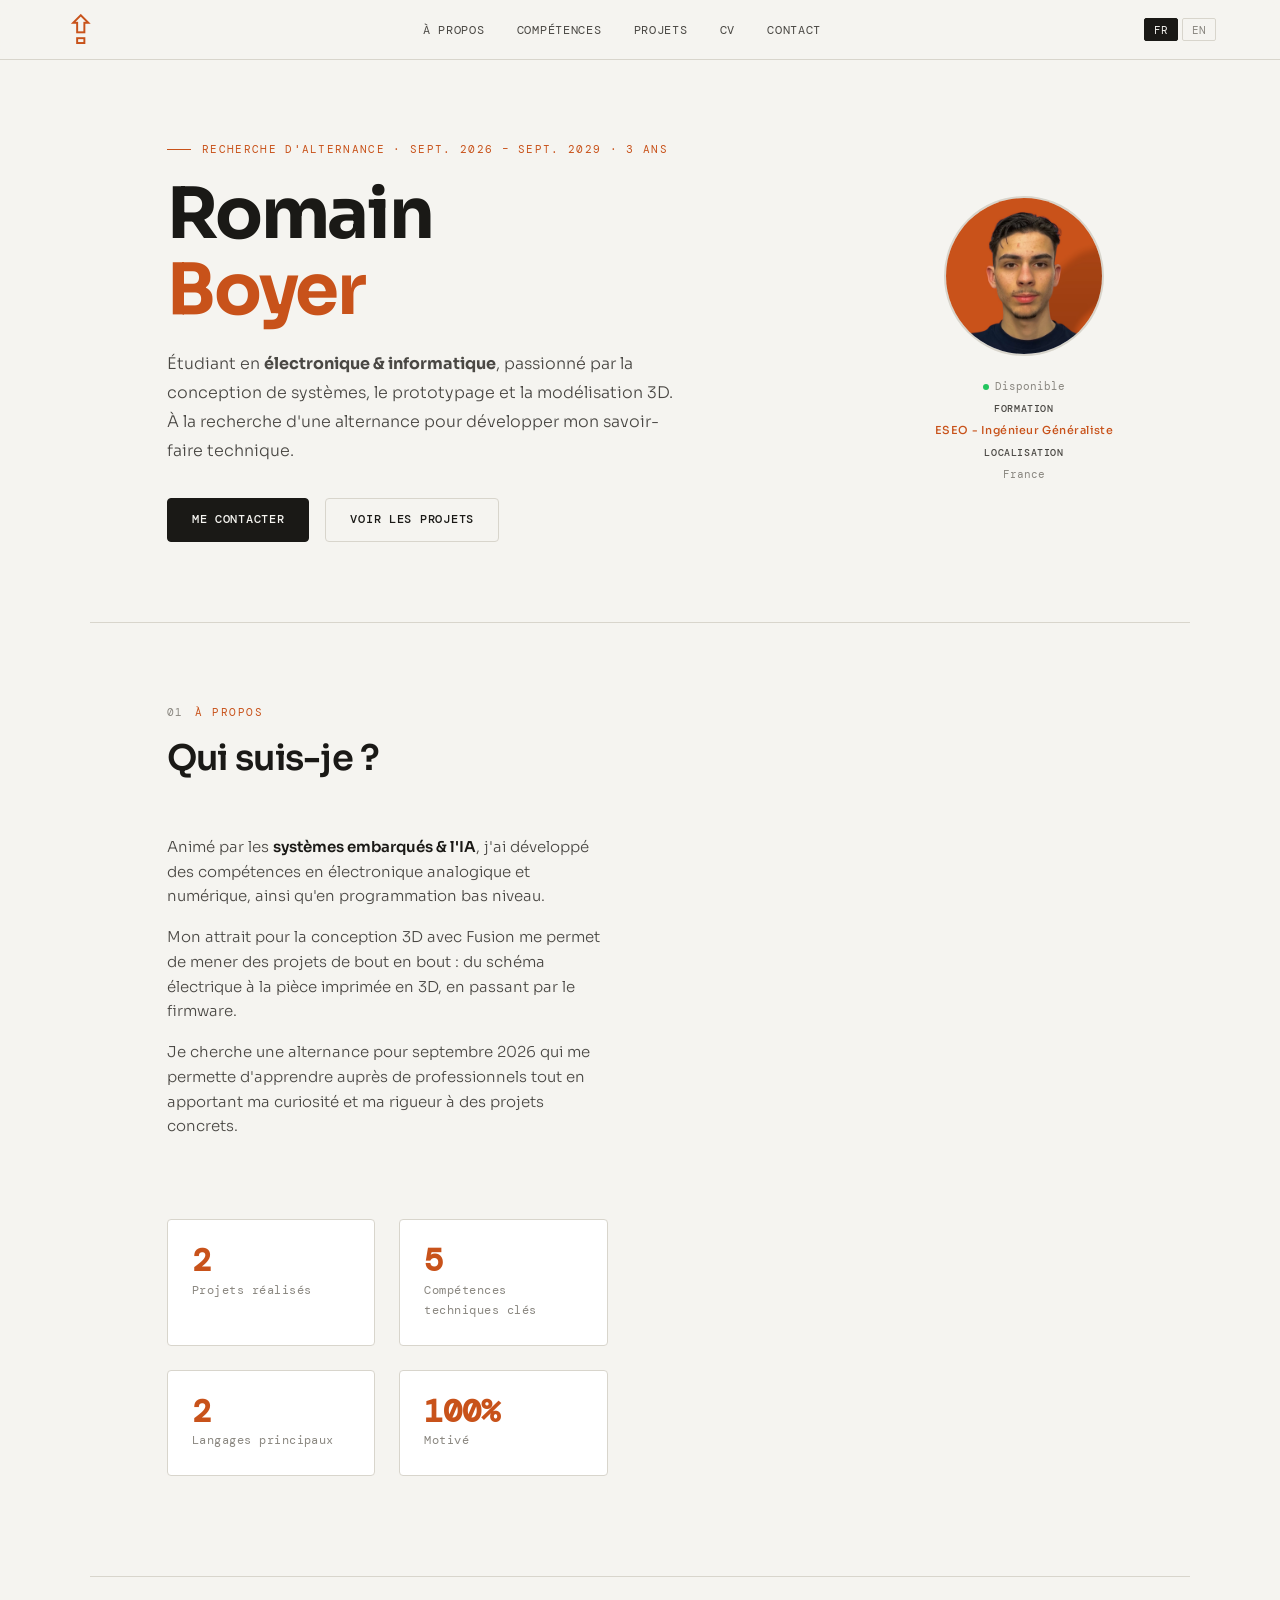
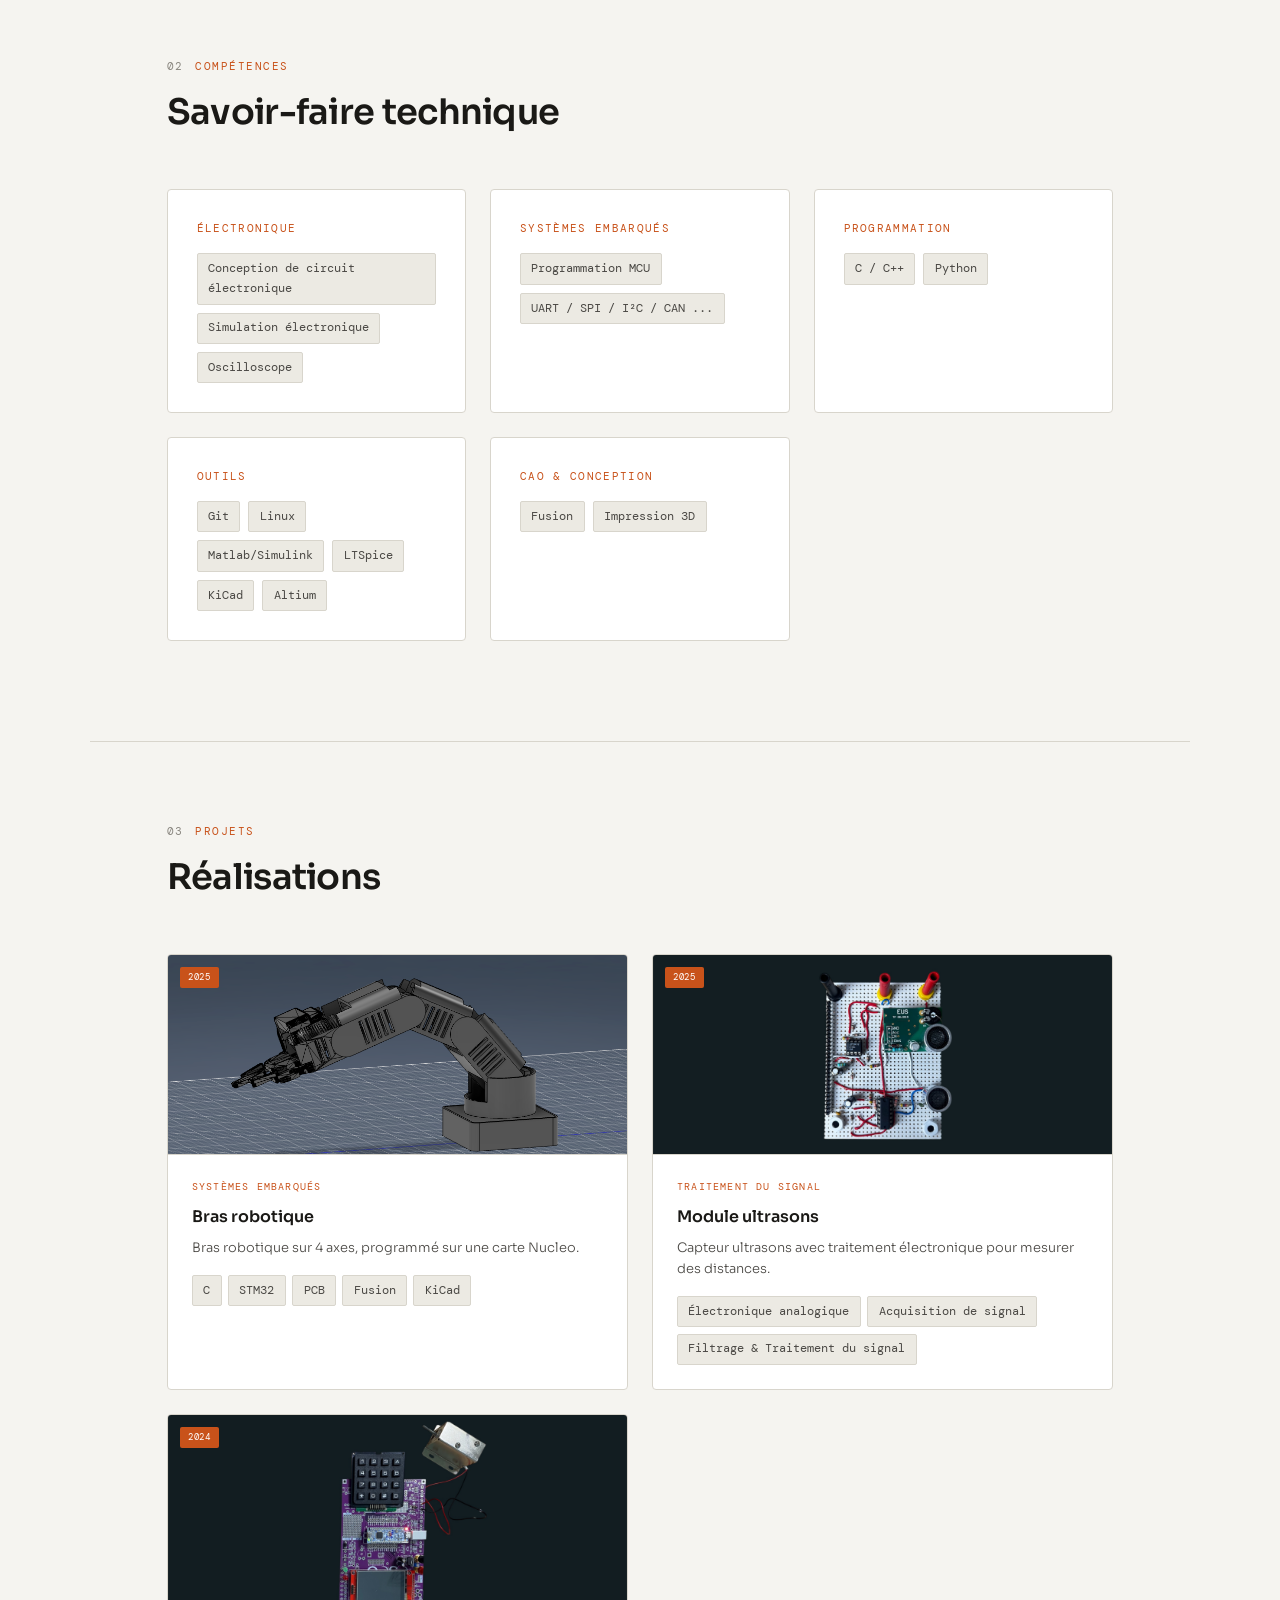
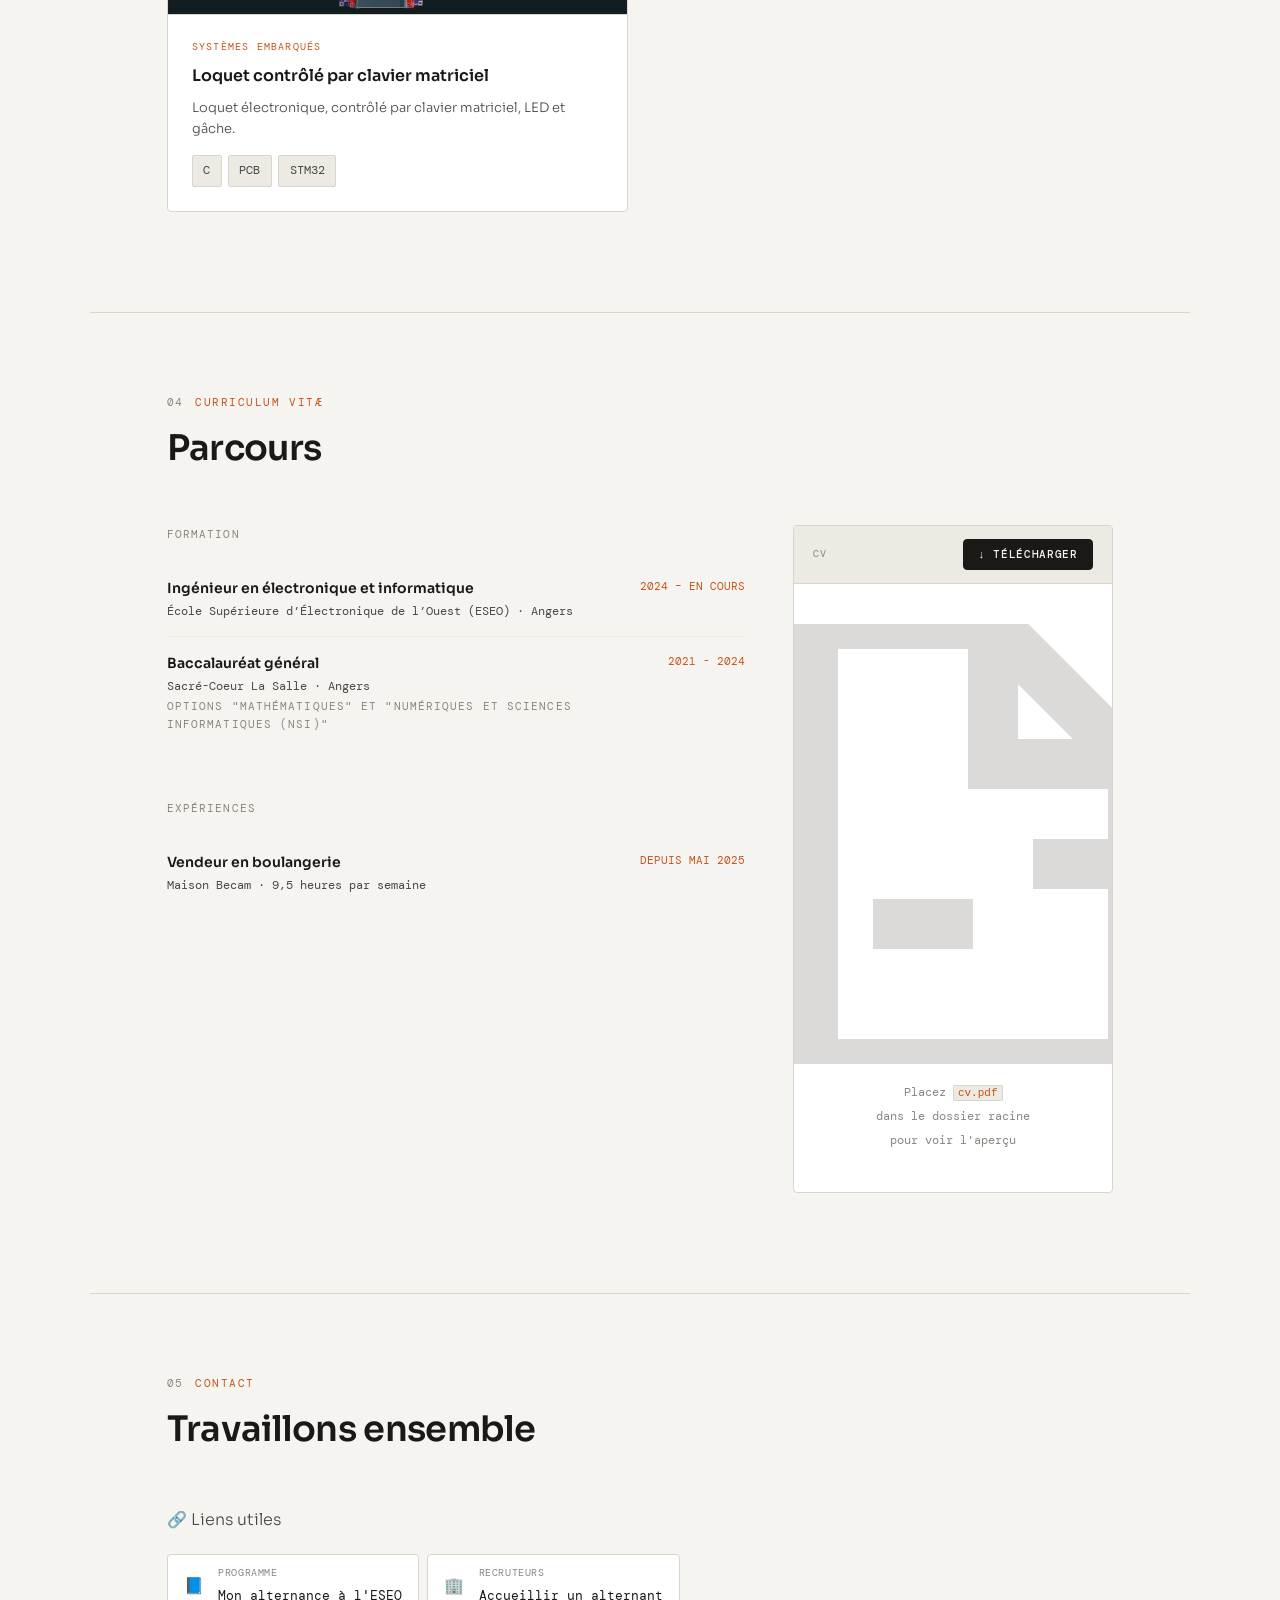
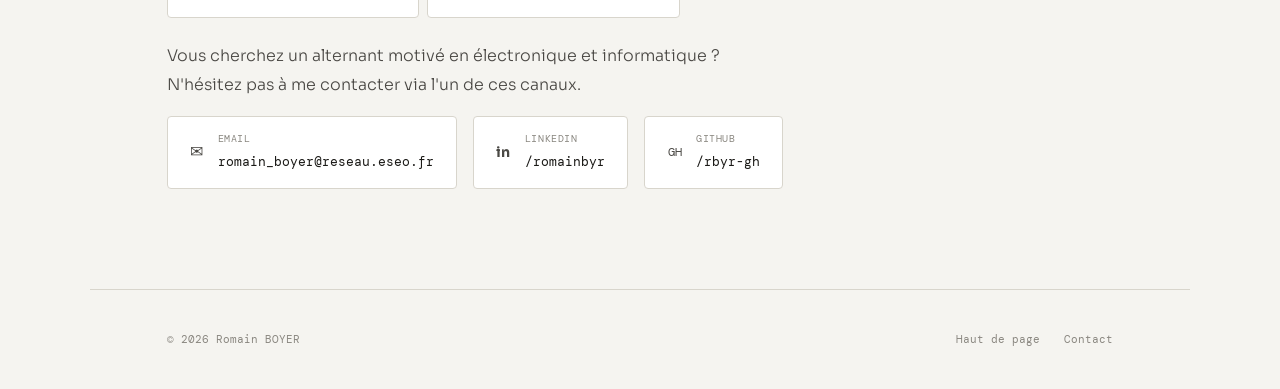
==== commit 1ffe9c1b: "Change" ====
--- a/index.html
+++ b/index.html
@@ -188,8 +188,8 @@
   <section id="hero">
     <div>
       <div class="hero-tag">
-        <span data-fr>Recherche d'alternance · Sept. 2026 – Sept. 2029</span>
-        <span data-en>Looking for apprenticeship · 2024–2025</span>
+        <span data-fr>Recherche d'alternance · Sept. 2026 – Sept. 2029 · 3 ans</span>
+        <span data-en>Looking for apprenticeship · Sept. 2026 - Sept 2029 · 3 years</span>
       </div>
       <!-- ✏️ PRÉNOM NOM -->
       <h1>Romain<br><span>Boyer</span></h1>
@@ -211,7 +211,7 @@
       <div class="hero-infos">
         <span class="status-dot"></span><span data-fr>Disponible</span><span data-en>Available</span><br>
         <strong data-fr>Formation</strong><strong data-en>Education</strong>
-        <a href="https://www.eseo.fr/formations/cycle-ingenieur-eseo-statut-apprenti/" target="_blank" class="eseo-title">
+        <a href="https://www.eseo.fr/ecole/ecole-ingenieurs-generalistes/" target="_blank" class="eseo-title">
         <span data-fr>ESEO - Ingénieur Généraliste</span><span data-en>ESEO - Generalist Engineer</span> <br></a>
         <!-- ✏️ VILLE -->
         <strong data-fr>Localisation</strong><strong data-en>Location</strong>
@@ -430,7 +430,7 @@
           <span class="val"><span data-fr>Mon alternance à l'ESEO</span><span data-en>My apprenticeship at ESEO</span></span>
         </span>
       </a>
-      <a href="https://www.eseo.fr/entreprises/accueillir-un-alternant/" 
+      <a href="https://eseo.fr/wp-content/uploads/2024/06/recruter-un-alternant-eseo.pdf" 
         target="_blank" class="contact-link-card" style="padding:0.6rem 1rem;">
         <span class="icon" style="font-size:16px;">🏢</span>
         <span>
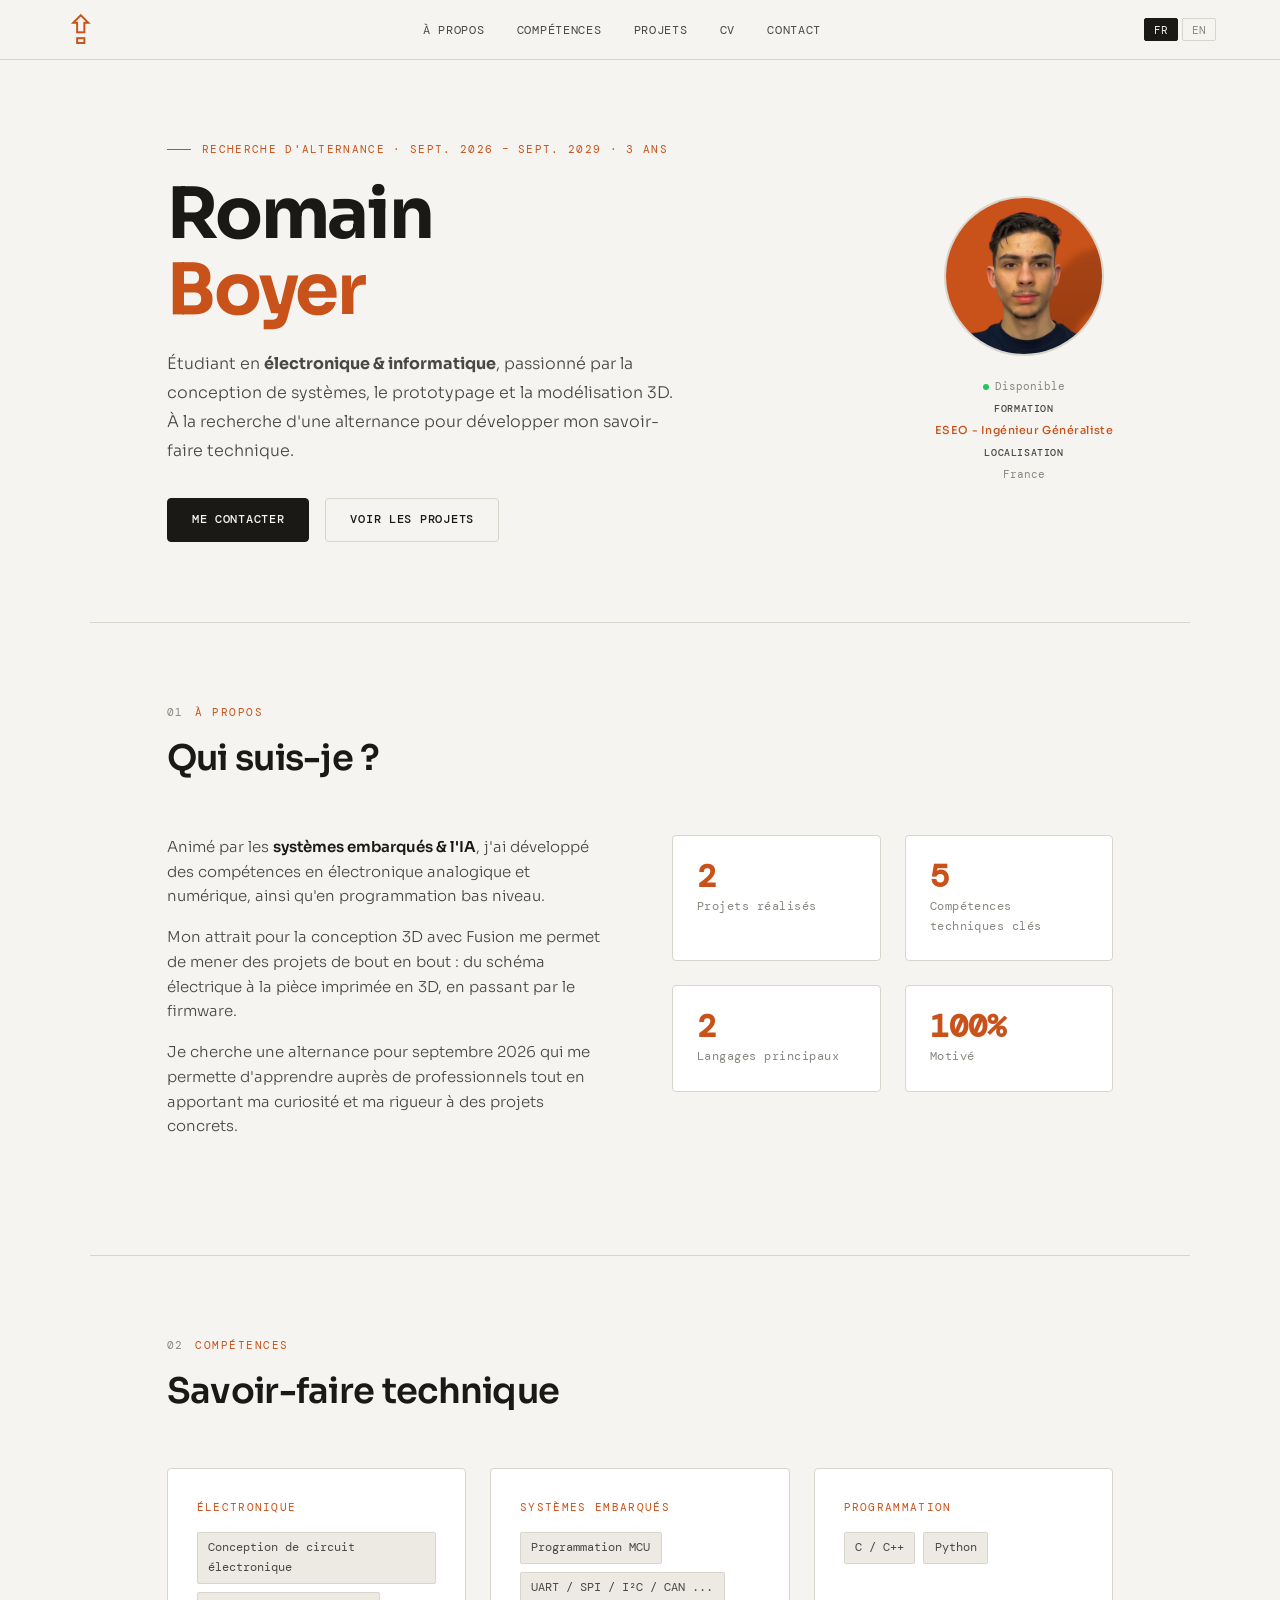
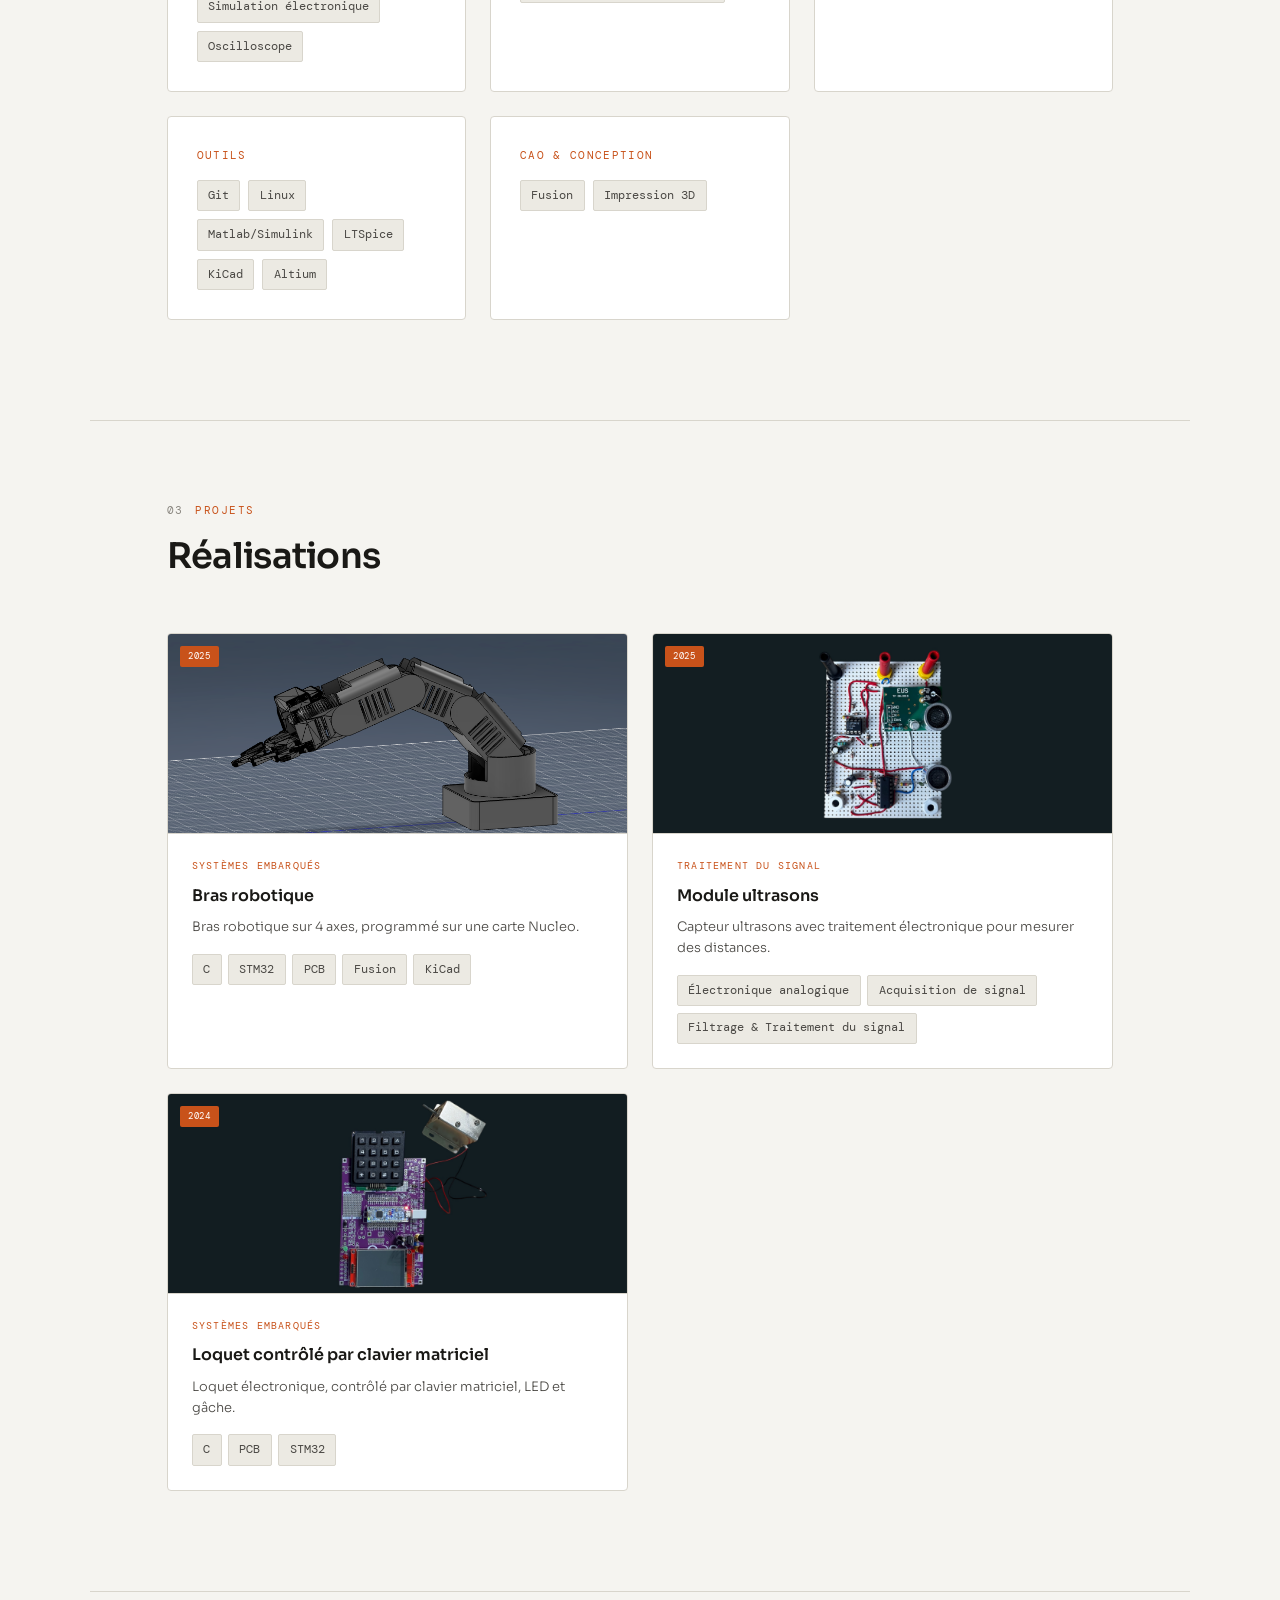
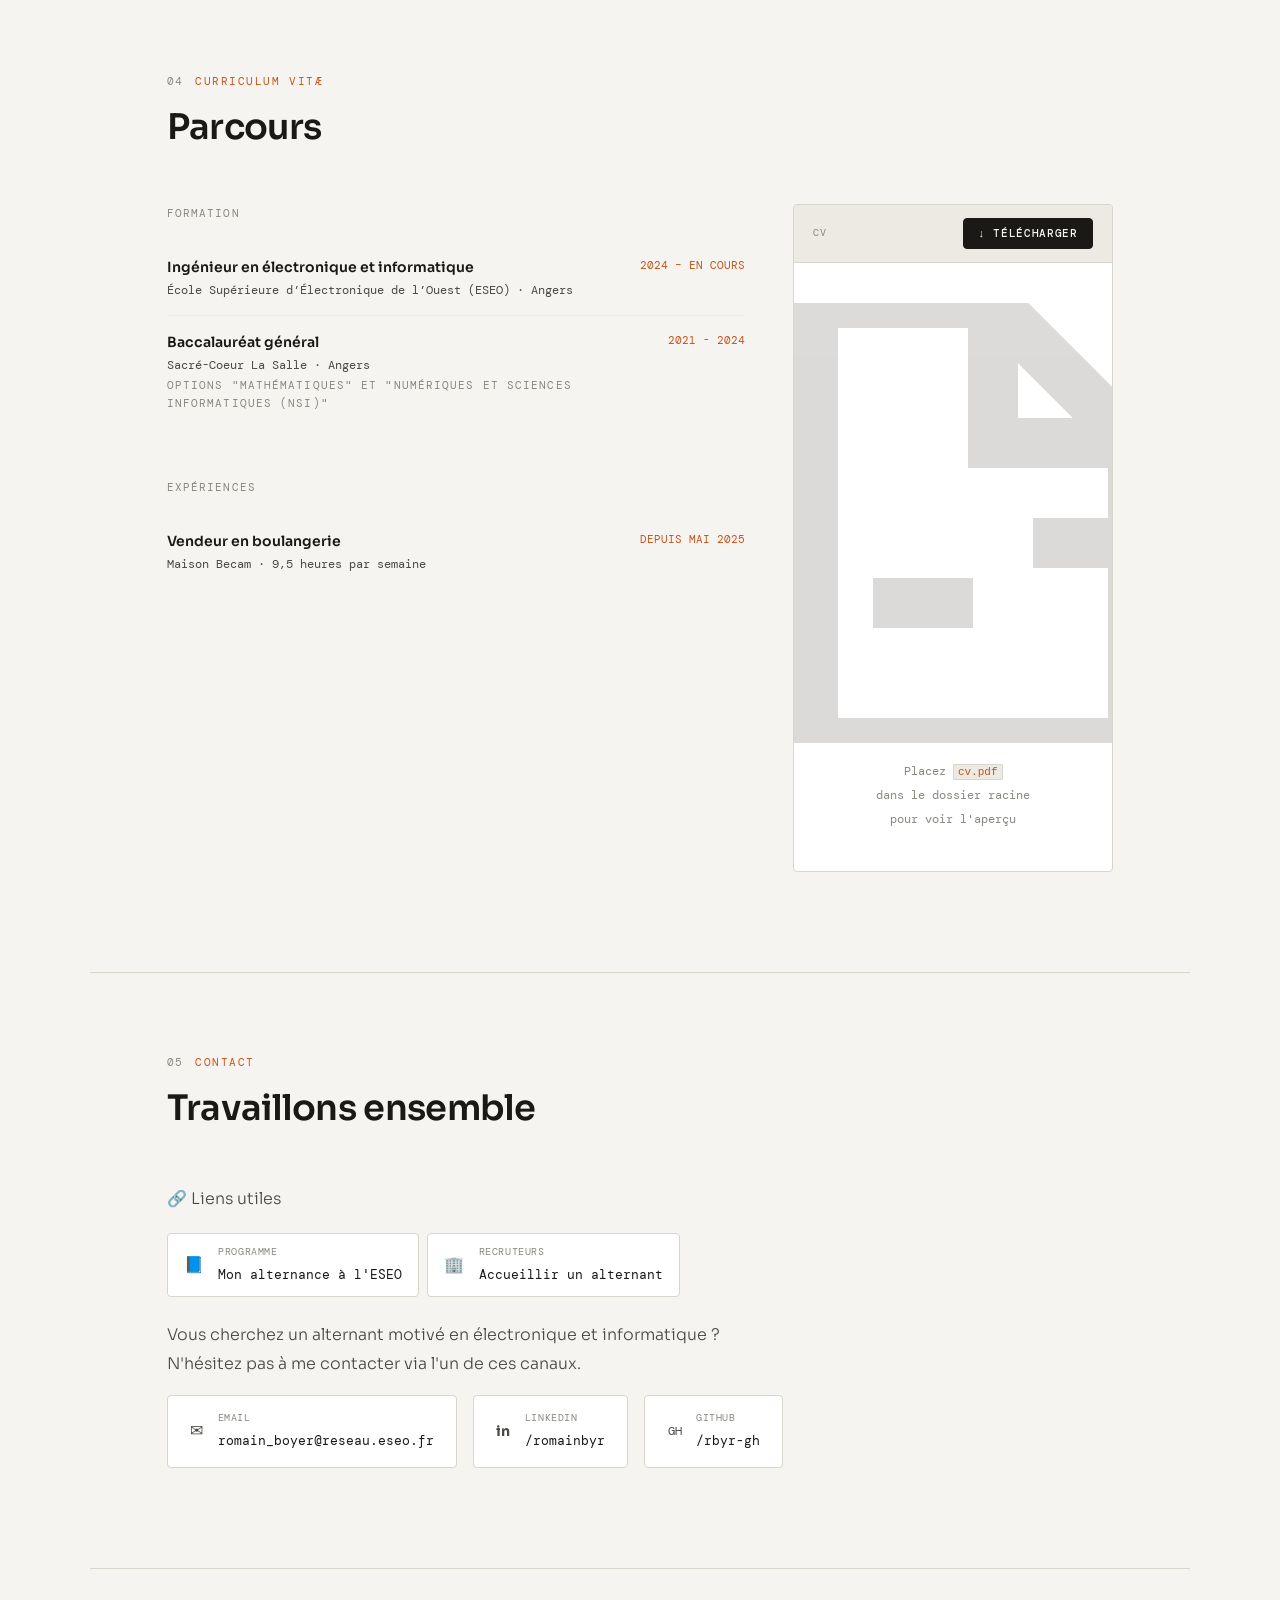
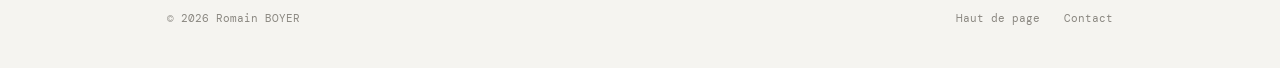
==== commit 526948ff: "Change" ====
--- a/index.html
+++ b/index.html
@@ -232,9 +232,6 @@
         <p data-en>Passionate about <strong>embedded systems & AI</strong>, I am building solid skills in analog and digital electronics, as well as low-level programming.</p>
         <p data-en>My interest in 3D design with Fusion  lets me carry projects from end to end: from electrical schematics to 3D-printed parts and firmware.</p>
         <p data-en>I am looking for an apprenticeship to learn from experienced professionals while contributing my curiosity and rigour to real projects.</p>
-      </div>
-      <div>
-
       </div>
       <div class="about-stats">
         <div class="stat-box anim anim-scale anim-d1"><div class="num">2</div><div class="label"><span data-fr>Projets réalisés</span><span data-en>Projects done</span></div></div>
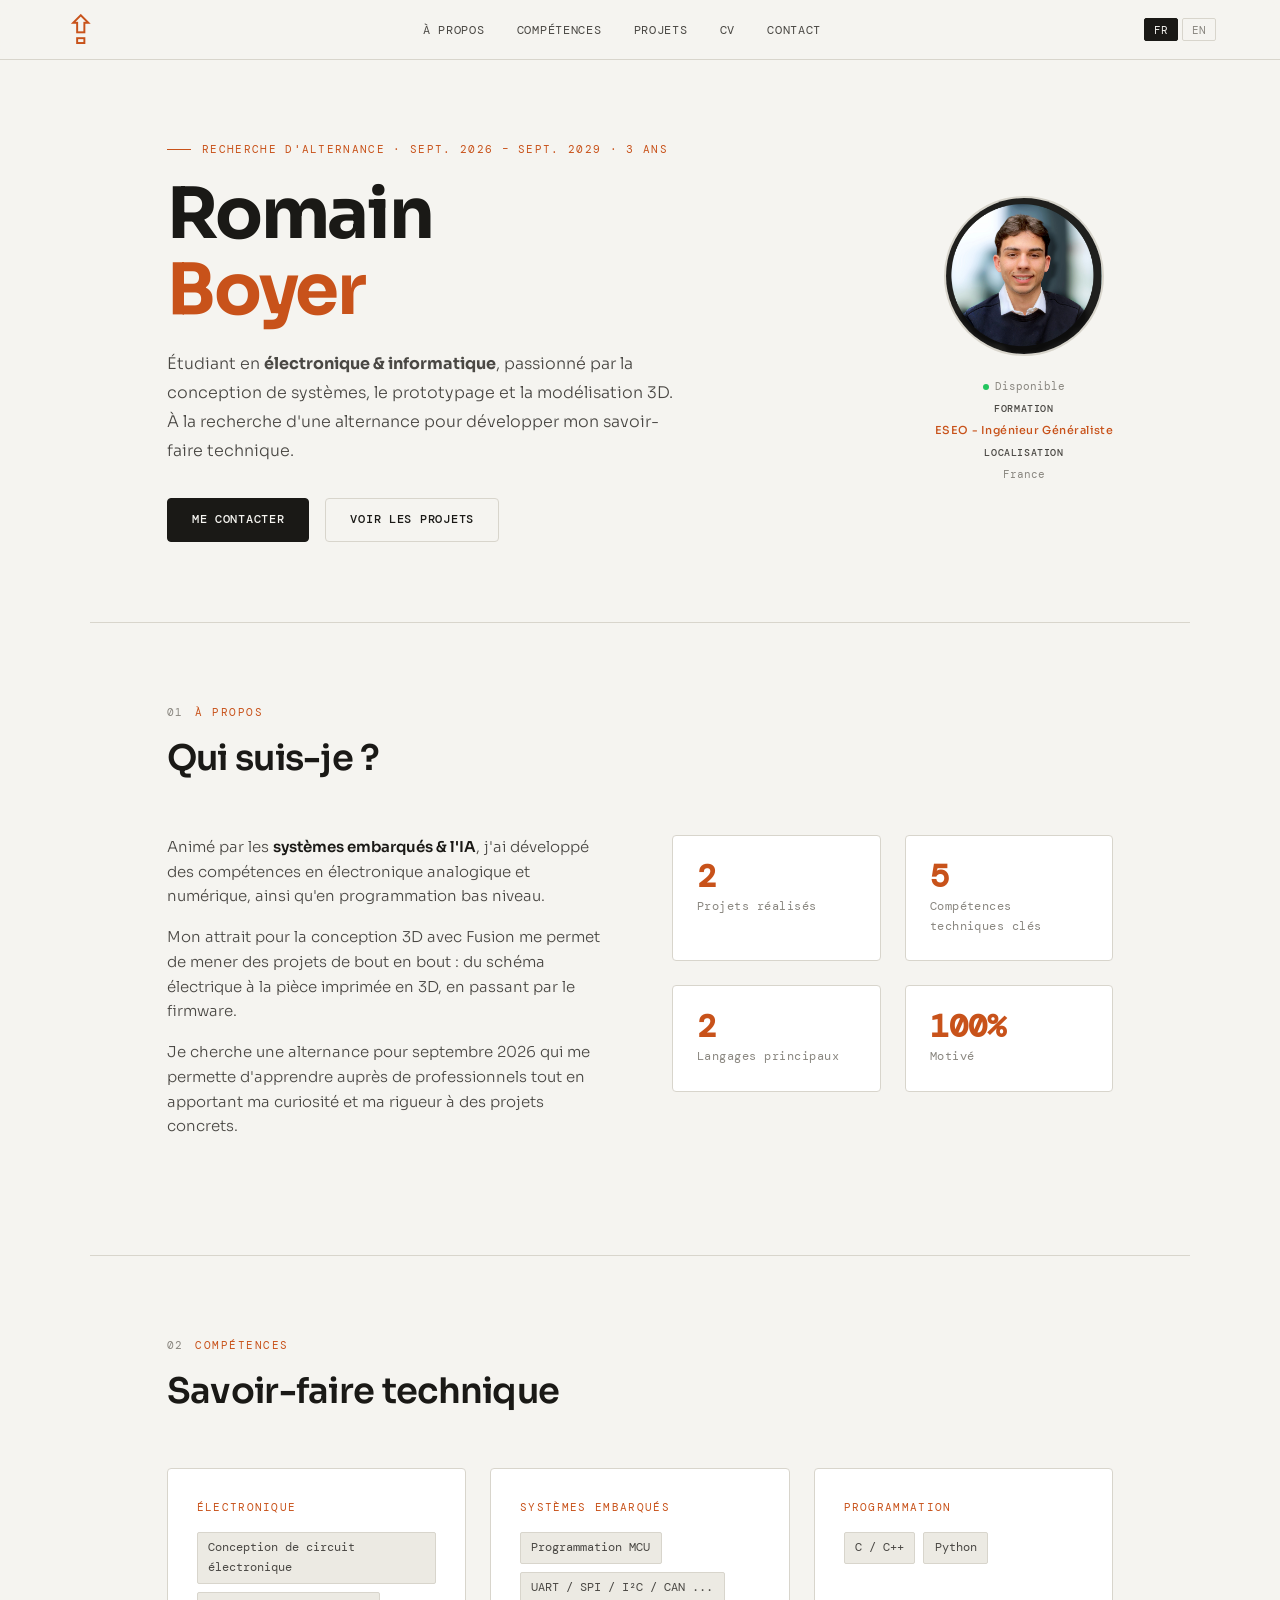
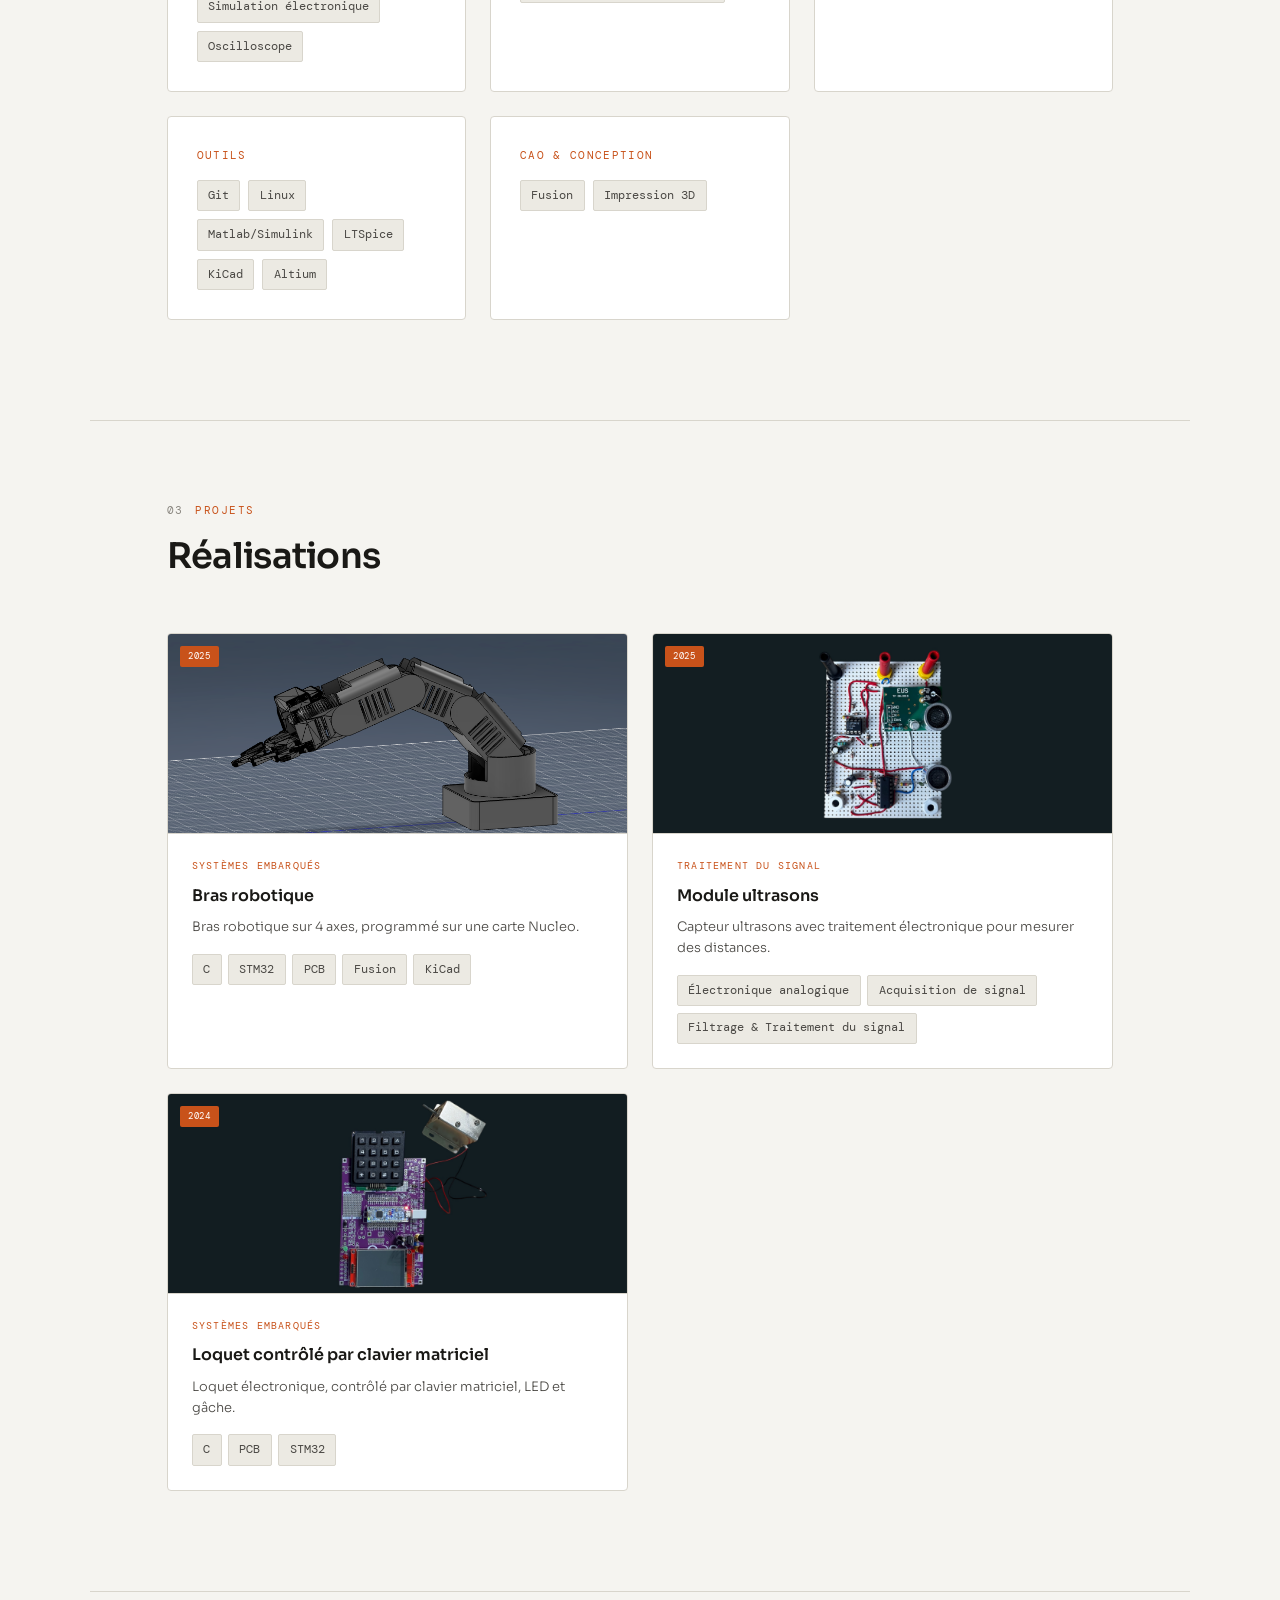
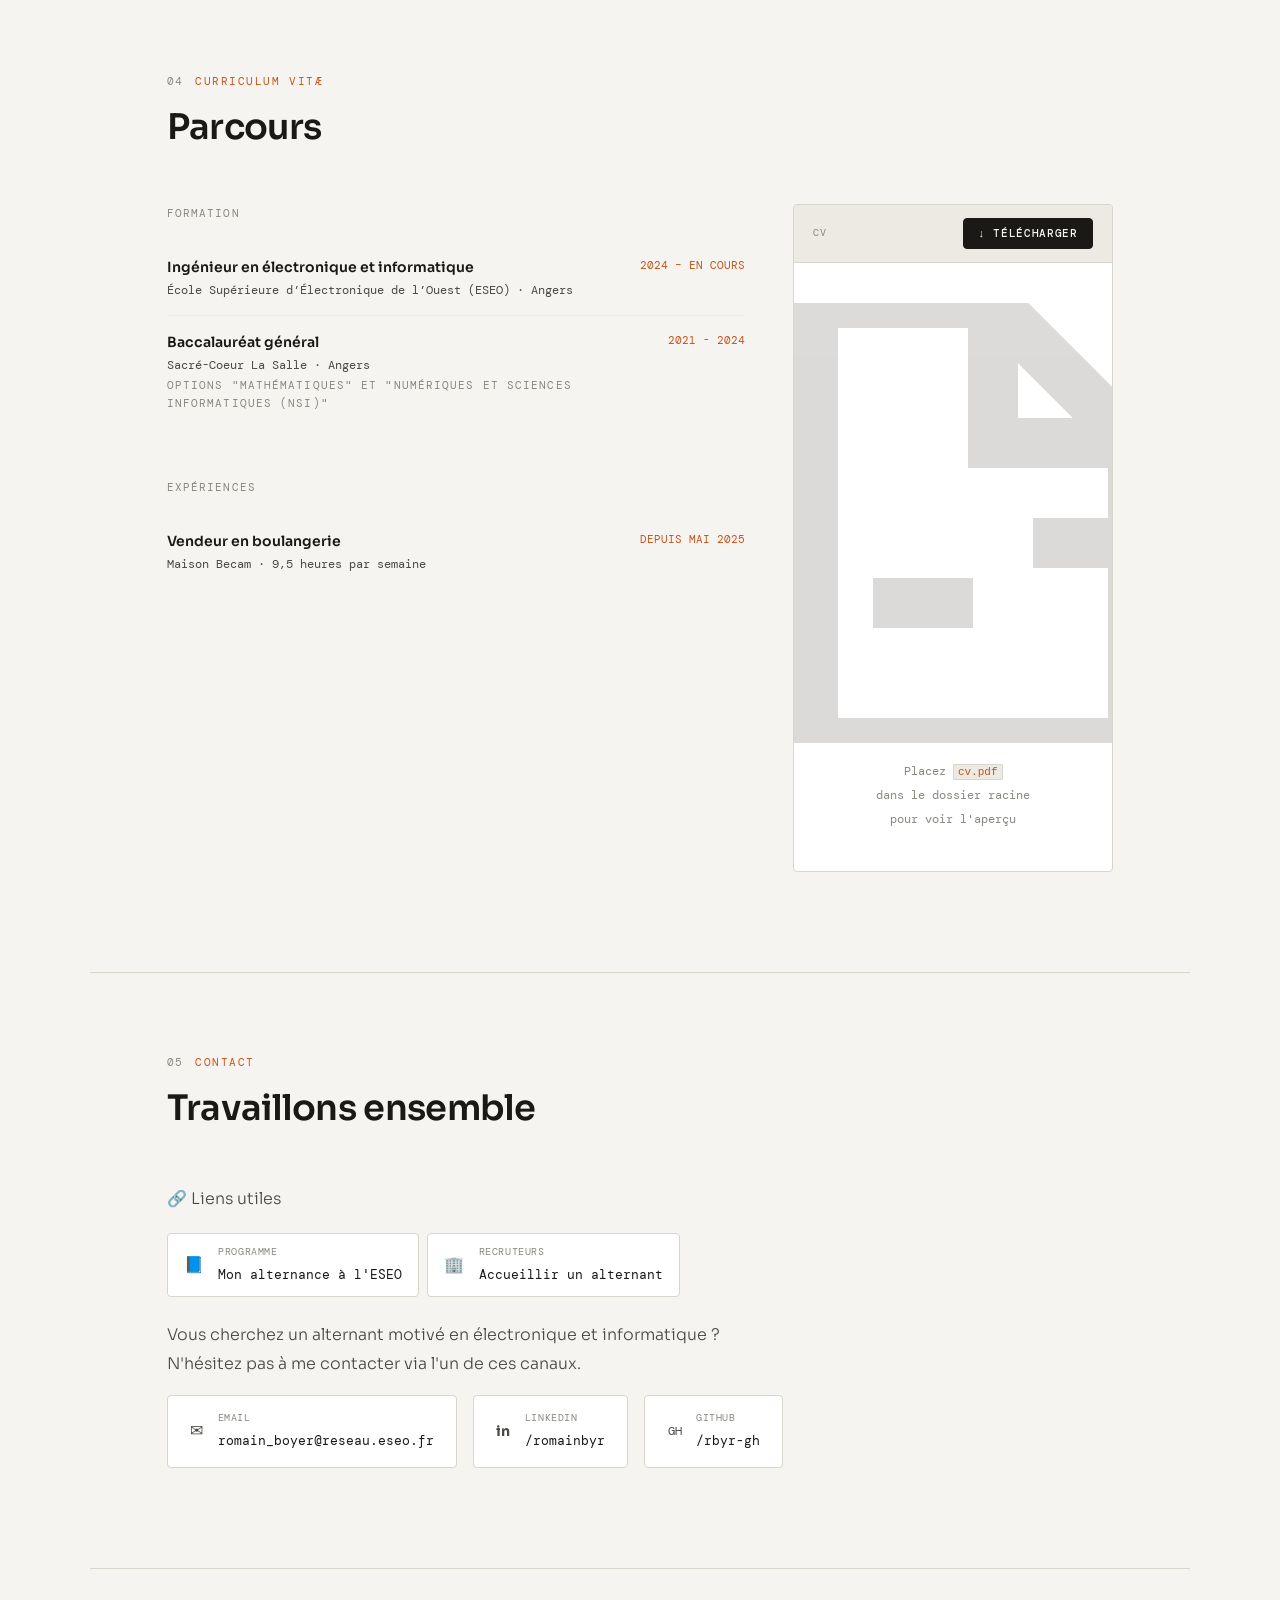
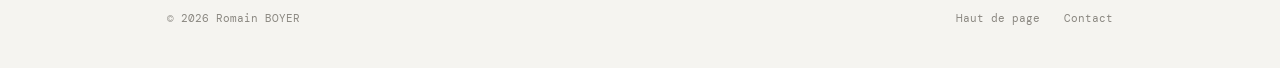
==== commit 88feedfc: "Update index.html" ====
--- a/index.html
+++ b/index.html
@@ -206,7 +206,7 @@
 
     <div class="hero-aside">
       <div class="avatar-wrap">
-        <img src="photo.jpg" alt="Photo de profil">
+        <img src="photo1.jpg" alt="Photo de profil">
       </div>
       <div class="hero-infos">
         <span class="status-dot"></span><span data-fr>Disponible</span><span data-en>Available</span><br>
